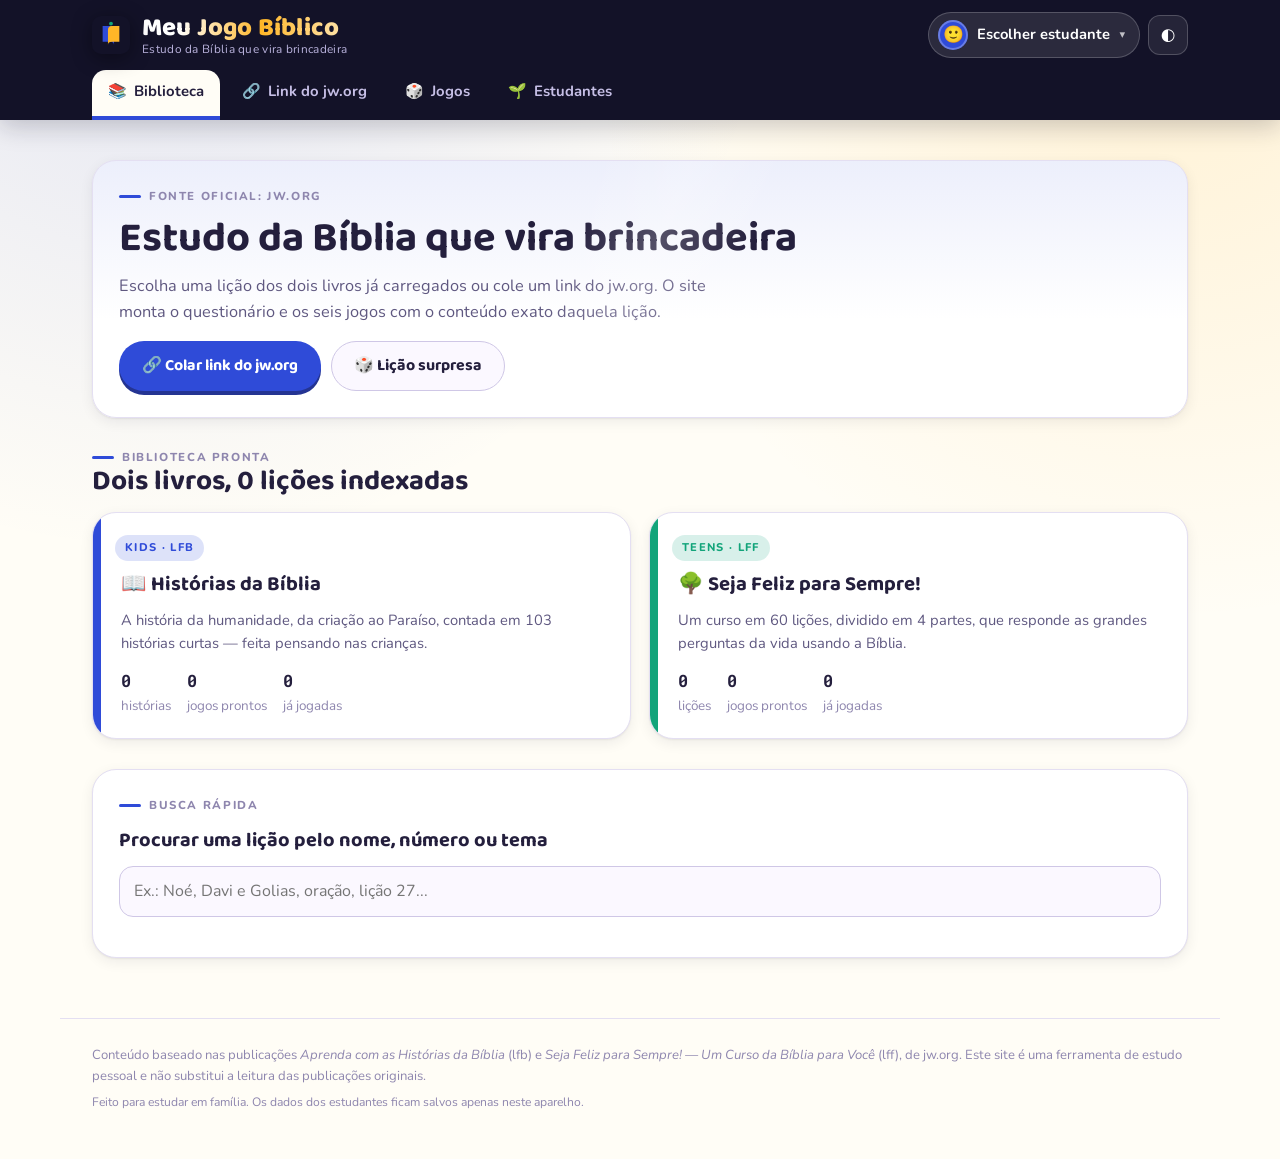
==== index.html @ d0e1716a "Add files via upload" ====
<!DOCTYPE html>
<html lang="pt-BR">
<head>
<meta charset="utf-8">
<meta name="viewport" content="width=device-width, initial-scale=1, viewport-fit=cover">
<title>Meu Jogo Bíblico</title>
<meta name="description" content="Questionários e jogos bíblicos para crianças e adolescentes, gerados a partir das publicações oficiais do jw.org.">
<meta name="theme-color" content="#131228">
<link rel="preconnect" href="https://fonts.googleapis.com">
<link rel="preconnect" href="https://fonts.gstatic.com" crossorigin>
<link rel="stylesheet" href="https://fonts.googleapis.com/css2?family=Baloo+2:wght@500;600;700;800&family=Nunito:ital,wght@0,400;0,600;0,700;0,800;1,400&family=Roboto+Mono:wght@500;700&display=swap">
<link rel="stylesheet" href="assets/css/app.css">
<link rel="icon" href="data:image/svg+xml,%3Csvg xmlns='http://www.w3.org/2000/svg' viewBox='0 0 100 100'%3E%3Crect width='100' height='100' rx='22' fill='%23131228'/%3E%3Cpath d='M28 26h20c6 0 10 4 10 10v40c0-5-4-8-10-8H28z' fill='%232F4BD8'/%3E%3Cpath d='M72 26H52c-6 0-10 4-10 10v40c0-5 4-8 10-8h20z' fill='%23FFB627'/%3E%3C/svg%3E">
</head>
<body>

<a class="skip-link" href="#conteudo">Pular para o conteúdo</a>

<header class="topbar">
  <div class="topbar__in">
    <a class="brand" href="#/" aria-label="Meu Jogo Bíblico — início">
      <span class="brand__glyph" aria-hidden="true">
        <svg viewBox="0 0 100 100" width="38" height="38">
          <rect width="100" height="100" rx="24" fill="var(--leading)"></rect>
          <path d="M28 26h20c6 0 10 4 10 10v40c0-5-4-8-10-8H28z" fill="var(--accent)"></path>
          <path d="M72 26H52c-6 0-10 4-10 10v40c0-5 4-8 10-8h20z" fill="var(--amber)"></path>
          <circle cx="50" cy="20" r="5" fill="var(--emerald)"></circle>
        </svg>
      </span>
      <span class="brand__text">
        <strong>Meu Jogo Bíblico</strong>
        <small>Estudo da Bíblia que vira brincadeira</small>
      </span>
    </a>

    <div class="topbar__right">
      <button class="chip chip--profile" id="btnProfile" type="button" aria-haspopup="dialog">
        <span class="chip__emoji" id="profileEmoji" aria-hidden="true">🙂</span>
        <span class="chip__label" id="profileName">Escolher estudante</span>
        <span class="chip__caret" aria-hidden="true">▾</span>
      </button>
      <button class="icon-btn" id="btnTheme" type="button" title="Alternar claro/escuro" aria-label="Alternar tema claro ou escuro">
        <span data-theme-icon>◐</span>
      </button>
    </div>
  </div>

  <nav class="tabs" aria-label="Seções do site">
    <a class="tab" href="#/biblioteca" data-tab="biblioteca"><span aria-hidden="true">📚</span> Biblioteca</a>
    <a class="tab" href="#/link" data-tab="link"><span aria-hidden="true">🔗</span> Link do jw.org</a>
    <a class="tab" href="#/jogos" data-tab="jogos"><span aria-hidden="true">🎲</span> Jogos</a>
    <a class="tab" href="#/estudantes" data-tab="estudantes"><span aria-hidden="true">🌱</span> Estudantes</a>
  </nav>
</header>

<main id="conteudo" class="view" tabindex="-1"></main>

<footer class="foot">
  <p>Conteúdo baseado nas publicações <em>Aprenda com as Histórias da Bíblia</em> (lfb) e
     <em>Seja Feliz para Sempre! — Um Curso da Bíblia para Você</em> (lff), de jw.org.
     Este site é uma ferramenta de estudo pessoal e não substitui a leitura das publicações originais.</p>
  <p class="foot__mini">Feito para estudar em família. Os dados dos estudantes ficam salvos apenas neste aparelho.</p>
</footer>

<div class="toast-stack" id="toasts" aria-live="polite" aria-atomic="false"></div>

<div class="modal" id="modal" hidden>
  <div class="modal__scrim" data-close></div>
  <div class="modal__box" role="dialog" aria-modal="true" aria-labelledby="modalTitle">
    <div class="modal__head">
      <h2 id="modalTitle">Título</h2>
      <button class="icon-btn" type="button" data-close aria-label="Fechar">✕</button>
    </div>
    <div class="modal__body" id="modalBody"></div>
  </div>
</div>

<script src="assets/js/core.js"></script>
<script src="assets/js/data/lfb-a.js"></script>
<script src="assets/js/data/lfb-b.js"></script>
<script src="assets/js/data/lfb-c.js"></script>
<script src="assets/js/data/lfb-d.js"></script>
<script src="assets/js/data/lff-a.js"></script>
<script src="assets/js/data/lff-b.js"></script>
<script src="assets/js/data/lff-c.js"></script>
<script src="assets/js/data/lff-d.js"></script>
<script src="assets/js/catalog.js"></script>
<script src="assets/js/games.js"></script>
<script src="assets/js/ui.js"></script>
</body>
</html>
---- assets/css/app.css ----
/* ===========================================================
   Meu Jogo Bíblico — identidade "Vitral"
   Painéis de vidro colorido separados por chumbo escuro.
   =========================================================== */

:root{
  /* vidros */
  --cobalt:#2F4BD8;
  --amber:#FFB627;
  --ruby:#E14B54;
  --emerald:#12A47A;
  --violet:#8257E6;
  --teal:#12AFC9;

  /* chumbo e neutros (viés violeta, não cinza puro) */
  --leading:#131228;
  --ink:#241F3D;
  --ink-2:#5F5880;
  --ink-3:#8E86AE;
  --line:#E4DFF2;
  --line-strong:#CFC7E6;

  --paper:#FFFDF6;
  --paper-2:#F6F2FF;
  --panel:#FFFFFF;
  --panel-2:#FBF8FF;

  --accent:#2F4BD8;
  --accent-soft:#E7EBFF;
  --on-accent:#FFFFFF;

  --ok:#12A47A;
  --ok-soft:#DFF6EE;
  --bad:#E14B54;
  --bad-soft:#FDE7E8;
  --warn:#B2740A;
  --warn-soft:#FFF2D6;

  --r-sm:10px;
  --r-md:16px;
  --r-lg:24px;
  --r-xl:34px;

  --shadow-1:0 1px 2px rgba(19,18,40,.06), 0 4px 14px rgba(19,18,40,.07);
  --shadow-2:0 10px 34px rgba(19,18,40,.14);

  --ff-display:"Baloo 2","Trebuchet MS",system-ui,sans-serif;
  --ff-body:"Nunito","Segoe UI",system-ui,-apple-system,sans-serif;
  --ff-mono:"Roboto Mono",ui-monospace,"Cascadia Mono",Consolas,monospace;

  --gutter:clamp(14px,3.5vw,32px);
  --maxw:1160px;
  color-scheme:light;
}

@media (prefers-color-scheme:dark){
  :root:not([data-theme="light"]){
    --leading:#07060F;
    --ink:#EFEAFF;
    --ink-2:#B0A7CE;
    --ink-3:#8C83AC;
    --line:#2C2947;
    --line-strong:#3D3960;
    --paper:#100F1E;
    --paper-2:#171630;
    --panel:#1B1934;
    --panel-2:#211F3D;
    --accent-soft:#232B58;
    --ok-soft:#10382E;
    --bad-soft:#3E1F23;
    --warn-soft:#3A2D10;
    --warn:#FFC760;
    --shadow-1:0 1px 2px rgba(0,0,0,.4), 0 4px 16px rgba(0,0,0,.35);
    --shadow-2:0 14px 40px rgba(0,0,0,.55);
    color-scheme:dark;
  }
}
:root[data-theme="dark"]{
  --leading:#07060F;
  --ink:#EFEAFF;
  --ink-2:#B0A7CE;
  --ink-3:#8C83AC;
  --line:#2C2947;
  --line-strong:#3D3960;
  --paper:#100F1E;
  --paper-2:#171630;
  --panel:#1B1934;
  --panel-2:#211F3D;
  --accent-soft:#232B58;
  --ok-soft:#10382E;
  --bad-soft:#3E1F23;
  --warn-soft:#3A2D10;
  --warn:#FFC760;
  --shadow-1:0 1px 2px rgba(0,0,0,.4), 0 4px 16px rgba(0,0,0,.35);
  --shadow-2:0 14px 40px rgba(0,0,0,.55);
  color-scheme:dark;
}

*,*::before,*::after{box-sizing:border-box}

html{-webkit-text-size-adjust:100%}

body{
  margin:0;
  background:var(--paper);
  color:var(--ink);
  font-family:var(--ff-body);
  font-size:16px;
  line-height:1.6;
  min-height:100vh;
  background-image:
    radial-gradient(circle at 12% -8%, color-mix(in srgb, var(--accent) 14%, transparent), transparent 42%),
    radial-gradient(circle at 92% 4%, color-mix(in srgb, var(--amber) 16%, transparent), transparent 40%);
  background-attachment:fixed;
}

h1,h2,h3,h4{font-family:var(--ff-display);font-weight:700;line-height:1.15;margin:0;text-wrap:balance}
p{margin:0}
a{color:var(--accent)}
img{max-width:100%;display:block}
button,input,select,textarea{font:inherit;color:inherit}

:focus-visible{outline:3px solid var(--accent);outline-offset:3px;border-radius:6px}

.skip-link{position:absolute;left:-9999px;top:0;background:var(--accent);color:var(--on-accent);padding:10px 16px;z-index:99;border-radius:0 0 12px 0}
.skip-link:focus{left:0}

/* ---------- barra superior ---------- */
.topbar{
  position:sticky;top:0;z-index:40;
  background:var(--leading);
  color:#fff;
  box-shadow:0 6px 24px rgba(19,18,40,.22);
}
.topbar__in{
  max-width:var(--maxw);margin-inline:auto;
  padding-inline:var(--gutter);padding-block:12px;
  display:flex;align-items:center;gap:14px;flex-wrap:wrap;
}
.brand{display:flex;align-items:center;gap:12px;text-decoration:none;color:#fff;margin-right:auto}
.brand__glyph{display:grid;place-items:center;filter:drop-shadow(0 4px 10px rgba(0,0,0,.4))}
.brand__glyph svg{display:block}
.brand__text{display:flex;flex-direction:column;line-height:1.1}
.brand__text strong{
  font-family:var(--ff-display);font-size:clamp(1.22rem,4.2vw,1.6rem);font-weight:800;
  letter-spacing:.2px;
  background:linear-gradient(96deg,#FFF 18%,var(--amber) 58%,#FFDE9B 92%);
  -webkit-background-clip:text;background-clip:text;color:transparent;
}
.brand__text small{color:#B9B2DC;font-size:.74rem;letter-spacing:.3px}

.topbar__right{display:flex;align-items:center;gap:8px}

.chip{
  display:inline-flex;align-items:center;gap:9px;
  background:rgba(255,255,255,.1);
  border:1.5px solid rgba(255,255,255,.2);
  color:#fff;border-radius:999px;
  padding:7px 14px 7px 9px;cursor:pointer;
  transition:transform .16s ease, background .16s ease, border-color .16s ease;
  max-width:62vw;
}
.chip:hover{background:rgba(255,255,255,.18);transform:translateY(-1px)}
.chip__emoji{
  width:30px;height:30px;border-radius:50%;display:grid;place-items:center;
  background:var(--accent);font-size:1.05rem;flex:none;
  box-shadow:0 0 0 2px rgba(255,255,255,.28) inset;
}
.chip__label{font-weight:700;font-size:.92rem;white-space:nowrap;overflow:hidden;text-overflow:ellipsis}
.chip__caret{opacity:.7;font-size:.7rem}

.icon-btn{
  width:40px;height:40px;flex:none;display:grid;place-items:center;
  border-radius:12px;border:1.5px solid rgba(255,255,255,.2);
  background:rgba(255,255,255,.08);color:#fff;cursor:pointer;font-size:1.05rem;
  transition:background .16s ease,transform .16s ease;
}
.icon-btn:hover{background:rgba(255,255,255,.2);transform:translateY(-1px)}

/* ---------- abas ---------- */
.tabs{
  max-width:var(--maxw);margin-inline:auto;
  padding-inline:var(--gutter);
  display:flex;gap:6px;overflow-x:auto;scrollbar-width:none;
}
.tabs::-webkit-scrollbar{display:none}
.tab{
  display:inline-flex;align-items:center;gap:7px;white-space:nowrap;
  padding:10px 16px 12px;text-decoration:none;color:#C6BFE6;font-weight:700;font-size:.93rem;
  border-radius:14px 14px 0 0;border-bottom:4px solid transparent;
  transition:color .16s ease,background .16s ease,border-color .16s ease;
}
.tab:hover{color:#fff;background:rgba(255,255,255,.07)}
.tab[aria-current="page"]{color:#fff;background:var(--paper);color:var(--ink);border-bottom-color:var(--accent)}

/* ---------- layout ---------- */
.view{
  max-width:var(--maxw);margin-inline:auto;
  padding-inline:var(--gutter);padding-block:clamp(20px,4vw,40px);
  display:flex;flex-direction:column;gap:clamp(18px,3vw,30px);
  outline:none;
}
.foot{
  max-width:var(--maxw);margin-inline:auto;
  padding-inline:var(--gutter);padding-block:26px 46px;
  color:var(--ink-3);font-size:.82rem;display:flex;flex-direction:column;gap:6px;
  border-top:1px solid var(--line);margin-top:20px;
}
.foot__mini{font-size:.76rem}

.stack{display:flex;flex-direction:column;gap:14px}
.row{display:flex;gap:10px;flex-wrap:wrap;align-items:center}
.grow{flex:1 1 auto;min-width:0}

/* ---------- painel de vitral ---------- */
.panel{
  background:var(--panel);
  border:1.5px solid var(--line);
  border-radius:var(--r-lg);
  box-shadow:var(--shadow-1);
  padding:clamp(16px,2.6vw,26px);
}
.panel--glass{
  position:relative;overflow:hidden;
  background:
    linear-gradient(180deg, color-mix(in srgb,var(--accent) 9%,var(--panel)), var(--panel) 62%);
}
.panel--glass::before{
  content:"";position:absolute;inset:0;pointer-events:none;
  background:linear-gradient(112deg,transparent 42%,color-mix(in srgb,#fff 22%,transparent) 50%,transparent 58%);
}

.section-head{display:flex;align-items:flex-end;justify-content:space-between;gap:14px;flex-wrap:wrap}
.section-head h2{font-size:clamp(1.3rem,3.4vw,1.75rem)}
.eyebrow{
  font-size:.72rem;font-weight:800;letter-spacing:.14em;text-transform:uppercase;
  color:var(--ink-3);display:flex;align-items:center;gap:8px;
}
.eyebrow::before{content:"";width:22px;height:3px;border-radius:2px;background:var(--accent)}

.lead{color:var(--ink-2);font-size:1.02rem;max-width:62ch}
.muted{color:var(--ink-3);font-size:.88rem}

/* ---------- botões ---------- */
.btn{
  display:inline-flex;align-items:center;justify-content:center;gap:8px;
  border-radius:999px;border:1.5px solid transparent;cursor:pointer;
  font-family:var(--ff-display);font-weight:700;font-size:1rem;
  padding:11px 22px;text-decoration:none;
  background:var(--accent);color:var(--on-accent);
  box-shadow:0 4px 0 color-mix(in srgb,var(--accent) 60%, var(--leading));
  transition:transform .12s ease, box-shadow .12s ease, filter .16s ease;
}
.btn:hover{filter:brightness(1.06);transform:translateY(-1px);box-shadow:0 5px 0 color-mix(in srgb,var(--accent) 60%, var(--leading))}
.btn:active{transform:translateY(3px);box-shadow:0 1px 0 color-mix(in srgb,var(--accent) 60%, var(--leading))}
.btn[disabled]{opacity:.5;cursor:not-allowed;transform:none;box-shadow:none}
.btn--ghost{background:var(--panel-2);color:var(--ink);border-color:var(--line-strong);box-shadow:none}
.btn--ghost:hover{background:var(--accent-soft);box-shadow:none;transform:translateY(-1px)}
.btn--sm{padding:7px 15px;font-size:.88rem;box-shadow:none}
.btn--sm:hover,.btn--sm:active{box-shadow:none;transform:translateY(-1px)}
.btn--danger{background:var(--bad);box-shadow:0 4px 0 #9E2C34}
.btn--danger:hover{box-shadow:0 5px 0 #9E2C34}
.btn--block{width:100%}

/* ---------- campos ---------- */
.field{display:flex;flex-direction:column;gap:6px}
.field > label{font-weight:700;font-size:.86rem;color:var(--ink-2)}
.input,.select,.textarea{
  width:100%;background:var(--panel-2);color:var(--ink);
  border:1.5px solid var(--line-strong);border-radius:14px;
  padding:12px 14px;transition:border-color .15s ease, box-shadow .15s ease;
}
.textarea{min-height:104px;resize:vertical;line-height:1.55}
.input:focus,.select:focus,.textarea:focus{
  outline:none;border-color:var(--accent);
  box-shadow:0 0 0 4px color-mix(in srgb,var(--accent) 22%, transparent);
}
.input--invalid{border-color:var(--bad);box-shadow:0 0 0 4px var(--bad-soft)}
.input--valid{border-color:var(--ok);box-shadow:0 0 0 4px var(--ok-soft)}

/* ---------- avisos ---------- */
.note{
  display:flex;gap:11px;align-items:flex-start;
  border-radius:var(--r-md);padding:13px 16px;font-size:.92rem;
  border:1.5px solid var(--line-strong);background:var(--panel-2);
}
.note strong{display:block;font-family:var(--ff-display)}
.note--bad{background:var(--bad-soft);border-color:var(--bad);color:var(--ink)}
.note--ok{background:var(--ok-soft);border-color:var(--ok);color:var(--ink)}
.note--warn{background:var(--warn-soft);border-color:var(--warn);color:var(--ink)}
.note__icon{font-size:1.3rem;line-height:1.2}

/* ---------- cartões de livro ---------- */
.books{display:grid;gap:18px;grid-template-columns:repeat(auto-fit,minmax(272px,1fr))}
.bookcard{
  position:relative;display:flex;flex-direction:column;gap:12px;
  padding:22px;border-radius:var(--r-lg);text-decoration:none;color:var(--ink);
  border:1.5px solid var(--line);background:var(--panel);
  box-shadow:var(--shadow-1);overflow:hidden;
  transition:transform .18s ease, box-shadow .18s ease;
}
.bookcard:hover{transform:translateY(-4px);box-shadow:var(--shadow-2)}
.bookcard__spine{position:absolute;inset:0 auto 0 0;width:8px;background:var(--bc,var(--accent))}
.bookcard__tag{
  align-self:flex-start;font-size:.7rem;font-weight:800;letter-spacing:.12em;text-transform:uppercase;
  background:color-mix(in srgb,var(--bc,var(--accent)) 16%, transparent);
  color:var(--bc,var(--accent));padding:4px 10px;border-radius:999px;
}
.bookcard h3{font-size:1.28rem;padding-left:6px}
.bookcard p{color:var(--ink-2);font-size:.92rem;padding-left:6px}
.bookcard__meta{display:flex;gap:16px;padding-left:6px;margin-top:auto;font-size:.84rem;color:var(--ink-3)}
.bookcard__meta b{font-family:var(--ff-mono);color:var(--ink);font-size:1.05rem;display:block;font-variant-numeric:tabular-nums}

/* ---------- lista de lições ---------- */
.lesson-toolbar{display:flex;gap:10px;flex-wrap:wrap;align-items:center}
.lesson-toolbar .input{max-width:none}
.secblock{display:flex;flex-direction:column;gap:10px}
.secblock__title{
  font-family:var(--ff-display);font-size:.95rem;font-weight:700;color:var(--ink-2);
  display:flex;align-items:center;gap:10px;padding-top:6px;
}
.secblock__title::after{content:"";flex:1;height:1.5px;background:var(--line)}

.lessons{display:grid;gap:10px;grid-template-columns:repeat(auto-fill,minmax(258px,1fr))}
.lesson-item{
  display:flex;align-items:center;gap:12px;text-align:left;
  background:var(--panel);border:1.5px solid var(--line);border-radius:var(--r-md);
  padding:11px 13px;cursor:pointer;text-decoration:none;color:inherit;
  transition:border-color .15s ease, transform .15s ease, background .15s ease;
}
.lesson-item:hover{border-color:var(--accent);transform:translateX(3px);background:var(--panel-2)}
.lesson-item__n{
  flex:none;width:38px;height:38px;border-radius:12px;display:grid;place-items:center;
  font-family:var(--ff-mono);font-weight:700;font-size:.95rem;font-variant-numeric:tabular-nums;
  background:var(--accent-soft);color:var(--accent);
}
.lesson-item__t{font-weight:700;font-size:.94rem;line-height:1.3}
.lesson-item__sub{font-size:.76rem;color:var(--ink-3)}
.lesson-item__done{margin-left:auto;font-size:.95rem}

/* ---------- cabeçalho da lição ---------- */
.lesson-hero{
  position:relative;overflow:hidden;
  border-radius:var(--r-xl);padding:clamp(20px,4vw,34px);
  background:linear-gradient(135deg,var(--leading),color-mix(in srgb,var(--accent) 60%, var(--leading)));
  color:#fff;display:flex;flex-direction:column;gap:14px;
}
.lesson-hero::after{
  content:"";position:absolute;right:-40px;top:-60px;width:250px;height:250px;border-radius:50%;
  background:radial-gradient(circle,color-mix(in srgb,var(--amber) 55%,transparent),transparent 68%);
  pointer-events:none;
}
.lesson-hero .eyebrow{color:#CFC7F5;position:relative;z-index:1}
.lesson-hero .eyebrow::before{background:var(--amber)}
.lesson-hero h1{font-size:clamp(1.55rem,5.2vw,2.5rem);position:relative;z-index:1}
.lesson-hero p{color:#D8D2F2;position:relative;z-index:1;max-width:62ch}
.hero-tags{display:flex;gap:8px;flex-wrap:wrap;position:relative;z-index:1}
.hero-tag{
  display:inline-flex;align-items:center;gap:6px;
  background:rgba(255,255,255,.14);border:1.5px solid rgba(255,255,255,.22);
  border-radius:999px;padding:5px 13px;font-size:.82rem;font-weight:700;color:#fff;text-decoration:none;
}
a.hero-tag:hover{background:rgba(255,255,255,.26)}

/* ---------- grade de jogos ---------- */
.games{display:grid;gap:14px;grid-template-columns:repeat(auto-fill,minmax(224px,1fr))}
.gamecard{
  display:flex;flex-direction:column;gap:8px;align-items:flex-start;text-align:left;
  padding:18px;border-radius:var(--r-lg);cursor:pointer;
  border:1.5px solid var(--line);background:var(--panel);box-shadow:var(--shadow-1);
  transition:transform .18s ease, box-shadow .18s ease, border-color .18s ease;
  position:relative;overflow:hidden;
}
.gamecard:hover{transform:translateY(-4px) rotate(-.5deg);box-shadow:var(--shadow-2);border-color:var(--gc)}
.gamecard__ico{
  width:52px;height:52px;border-radius:17px;display:grid;place-items:center;font-size:1.6rem;
  background:color-mix(in srgb,var(--gc) 18%, transparent);
}
.gamecard h3{font-size:1.06rem}
.gamecard p{font-size:.84rem;color:var(--ink-2);line-height:1.45}
.gamecard__foot{margin-top:auto;padding-top:10px;display:flex;align-items:center;gap:8px;font-size:.78rem;color:var(--ink-3)}
.gamecard__score{
  font-family:var(--ff-mono);font-weight:700;color:var(--gc);font-variant-numeric:tabular-nums;
}

/* ---------- área de jogo ---------- */
.play{display:flex;flex-direction:column;gap:16px}
.playbar{
  display:flex;align-items:center;gap:12px;flex-wrap:wrap;
  background:var(--panel);border:1.5px solid var(--line);border-radius:999px;padding:8px 8px 8px 16px;
  box-shadow:var(--shadow-1);
}
.playbar__title{font-family:var(--ff-display);font-weight:700;font-size:1rem;display:flex;align-items:center;gap:8px}
.playbar__stats{margin-left:auto;display:flex;gap:6px;align-items:center;flex-wrap:wrap}
.stat{
  display:inline-flex;align-items:baseline;gap:5px;background:var(--panel-2);
  border:1.5px solid var(--line);border-radius:999px;padding:4px 12px;font-size:.78rem;color:var(--ink-3);
}
.stat b{font-family:var(--ff-mono);font-size:.95rem;color:var(--ink);font-variant-numeric:tabular-nums}

.progressbar{height:9px;border-radius:999px;background:var(--line);overflow:hidden}
.progressbar > i{display:block;height:100%;background:linear-gradient(90deg,var(--accent),var(--amber));transition:width .35s cubic-bezier(.3,1.4,.5,1)}

.qcard{
  background:var(--panel);border:1.5px solid var(--line);border-radius:var(--r-lg);
  padding:clamp(18px,3vw,28px);box-shadow:var(--shadow-1);
  display:flex;flex-direction:column;gap:16px;
  animation:cardIn .32s cubic-bezier(.2,.9,.3,1.2) both;
}
@keyframes cardIn{from{opacity:0;transform:translateY(14px) scale(.985)}to{opacity:1;transform:none}}
.qcard__q{font-family:var(--ff-display);font-size:clamp(1.14rem,3.2vw,1.45rem);font-weight:700;line-height:1.28}
.qcard__n{font-size:.76rem;font-weight:800;letter-spacing:.1em;text-transform:uppercase;color:var(--ink-3)}

.options{display:grid;gap:10px}
.option{
  display:flex;align-items:center;gap:12px;text-align:left;width:100%;
  background:var(--panel-2);border:2px solid var(--line-strong);border-radius:var(--r-md);
  padding:13px 16px;cursor:pointer;font-size:1rem;font-weight:600;
  transition:border-color .15s ease, background .15s ease, transform .12s ease;
}
.option:hover:not(:disabled){border-color:var(--accent);transform:translateX(3px)}
.option:disabled{cursor:default}
.option__k{
  flex:none;width:30px;height:30px;border-radius:9px;display:grid;place-items:center;
  font-family:var(--ff-mono);font-weight:700;background:var(--panel);border:1.5px solid var(--line-strong);
}
.option.is-right{border-color:var(--ok);background:var(--ok-soft)}
.option.is-right .option__k{background:var(--ok);color:#fff;border-color:var(--ok)}
.option.is-wrong{border-color:var(--bad);background:var(--bad-soft)}
.option.is-wrong .option__k{background:var(--bad);color:#fff;border-color:var(--bad)}

.feedback{
  border-radius:var(--r-md);padding:12px 16px;font-weight:600;font-size:.94rem;
  animation:popIn .28s cubic-bezier(.2,1.5,.4,1) both;
}
.feedback--ok{background:var(--ok-soft);border:1.5px solid var(--ok)}
.feedback--bad{background:var(--bad-soft);border:1.5px solid var(--bad)}
@keyframes popIn{from{opacity:0;transform:scale(.94)}to{opacity:1;transform:none}}

/* ---------- verdadeiro ou falso ---------- */
.tf-actions{display:grid;grid-template-columns:1fr 1fr;gap:12px}
.tf-btn{
  display:flex;flex-direction:column;align-items:center;gap:4px;
  padding:20px 12px;border-radius:var(--r-lg);cursor:pointer;
  font-family:var(--ff-display);font-weight:800;font-size:1.12rem;border:2.5px solid;
  transition:transform .12s ease, filter .15s ease;
}
.tf-btn span{font-size:1.9rem;line-height:1}
.tf-btn:hover:not(:disabled){transform:translateY(-3px) scale(1.02)}
.tf-btn:disabled{opacity:.45;cursor:default}
.tf-true{border-color:var(--ok);background:var(--ok-soft);color:var(--ok)}
.tf-false{border-color:var(--bad);background:var(--bad-soft);color:var(--bad)}

/* ---------- balões ---------- */
.balloon-arena{
  position:relative;height:clamp(340px,54vh,520px);border-radius:var(--r-xl);overflow:hidden;
  background:linear-gradient(180deg,color-mix(in srgb,var(--accent) 22%,var(--panel)),var(--panel-2));
  border:1.5px solid var(--line);
}
.balloon{
  position:absolute;width:88px;border:0;background:none;padding:0;cursor:pointer;
  animation:floatUp linear forwards;
}
.balloon__body{
  width:88px;height:106px;border-radius:50% 50% 46% 46%;
  display:grid;place-items:center;font-size:1.9rem;color:#fff;
  box-shadow:inset -10px -12px 22px rgba(0,0,0,.18), inset 12px 10px 20px rgba(255,255,255,.35);
  position:relative;
}
.balloon__body::after{
  content:"";position:absolute;bottom:-9px;left:50%;transform:translateX(-50%);
  border-left:7px solid transparent;border-right:7px solid transparent;border-top:11px solid currentColor;
  opacity:.75;
}
.balloon__txt{
  display:block;margin-top:12px;font-size:.78rem;font-weight:800;text-align:center;
  background:var(--panel);border:1.5px solid var(--line-strong);border-radius:9px;padding:3px 6px;
  color:var(--ink);max-width:124px;margin-inline:auto;line-height:1.25;
  word-break:break-word;
}
.balloon:hover .balloon__body{filter:brightness(1.08)}
.balloon.is-pop{animation:pop .3s ease forwards}
@keyframes floatUp{from{transform:translateY(112%)}to{transform:translateY(-135%)}}
@keyframes pop{to{transform:scale(1.7);opacity:0}}
@media (prefers-reduced-motion:reduce){
  .balloon{animation-duration:14s !important}
}

/* ---------- caça-palavras ---------- */
.ws-wrap{display:grid;gap:18px;grid-template-columns:minmax(0,1fr)}
@media (min-width:760px){.ws-wrap{grid-template-columns:minmax(0,1fr) 210px}}
.ws-grid{
  display:grid;gap:3px;user-select:none;touch-action:none;
  background:var(--panel);border:1.5px solid var(--line);border-radius:var(--r-md);padding:8px;
  overflow-x:auto;
}
.ws-cell{
  aspect-ratio:1;display:grid;place-items:center;border-radius:7px;
  font-family:var(--ff-mono);font-weight:700;background:var(--panel-2);
  font-size:clamp(.62rem,2.1vw,1rem);cursor:pointer;color:var(--ink);
  transition:background .12s ease,color .12s ease,transform .12s ease;
}
.ws-cell.is-sel{background:var(--accent);color:var(--on-accent);transform:scale(1.06)}
.ws-cell.is-found{background:var(--ok);color:#fff}
.ws-words{display:flex;flex-direction:column;gap:6px}
.ws-word{
  display:flex;align-items:center;gap:8px;font-weight:700;font-size:.88rem;
  padding:7px 11px;border-radius:10px;background:var(--panel-2);border:1.5px solid var(--line);
}
.ws-word.is-found{text-decoration:line-through;opacity:.55;background:var(--ok-soft);border-color:var(--ok)}

/* ---------- forca ---------- */
.hang{display:grid;gap:18px;justify-items:center}
.hang svg{width:min(260px,72vw);height:auto}
.hang__word{display:flex;gap:7px;flex-wrap:wrap;justify-content:center}
.hang__ltr{
  width:36px;height:46px;display:grid;place-items:center;
  border-bottom:4px solid var(--line-strong);font-family:var(--ff-display);font-size:1.5rem;font-weight:800;
}
.hang__ltr.is-on{color:var(--accent);animation:popIn .22s ease both}
.hang__ltr.is-space{border:0;width:16px}
.keys{display:flex;flex-wrap:wrap;gap:6px;justify-content:center;max-width:520px}
.key{
  width:38px;height:42px;border-radius:10px;border:1.5px solid var(--line-strong);
  background:var(--panel-2);font-family:var(--ff-display);font-weight:700;font-size:1.02rem;cursor:pointer;
  transition:transform .12s ease,background .12s ease;
}
.key:hover:not(:disabled){transform:translateY(-2px);background:var(--accent-soft)}
.key:disabled{opacity:.34;cursor:default}
.key.is-hit{background:var(--ok);color:#fff;border-color:var(--ok);opacity:1}
.key.is-miss{background:var(--bad);color:#fff;border-color:var(--bad);opacity:1}

/* ---------- memória ---------- */
.mem-grid{display:grid;gap:10px;grid-template-columns:repeat(auto-fill,minmax(112px,1fr))}
.mem-card{
  aspect-ratio:3/4;perspective:900px;border:0;background:none;padding:0;cursor:pointer;
}
.mem-card__in{
  position:relative;width:100%;height:100%;transform-style:preserve-3d;
  transition:transform .45s cubic-bezier(.3,1.1,.4,1);border-radius:var(--r-md);
}
.mem-card.is-open .mem-card__in,.mem-card.is-done .mem-card__in{transform:rotateY(180deg)}
.mem-face{
  position:absolute;inset:0;backface-visibility:hidden;border-radius:var(--r-md);
  display:grid;place-items:center;padding:9px;text-align:center;
  font-weight:700;font-size:.82rem;line-height:1.24;overflow:hidden;
}
.mem-back{
  background:linear-gradient(140deg,var(--accent),color-mix(in srgb,var(--accent) 45%,var(--leading)));
  color:#fff;font-size:1.7rem;
}
.mem-front{
  transform:rotateY(180deg);background:var(--panel);border:2px solid var(--line-strong);color:var(--ink);
}
.mem-front img{width:100%;height:100%;object-fit:cover;border-radius:10px}
.mem-card.is-done .mem-front{border-color:var(--ok);background:var(--ok-soft)}

/* ---------- dissertativas ---------- */
.ess-hits{display:flex;flex-wrap:wrap;gap:6px}
.pill{
  display:inline-flex;align-items:center;gap:5px;border-radius:999px;padding:4px 11px;
  font-size:.79rem;font-weight:700;background:var(--panel-2);border:1.5px solid var(--line);
}
.pill--ok{background:var(--ok-soft);border-color:var(--ok)}
.pill--miss{background:var(--warn-soft);border-color:var(--warn)}

/* ---------- resultado ---------- */
.result{
  text-align:center;display:flex;flex-direction:column;align-items:center;gap:14px;
  padding:clamp(22px,5vw,40px);
}
.result__emoji{font-size:clamp(3.2rem,12vw,5rem);animation:cheer 1.1s ease-in-out infinite alternate}
@keyframes cheer{from{transform:translateY(0) rotate(-5deg)}to{transform:translateY(-12px) rotate(5deg)}}
@media (prefers-reduced-motion:reduce){.result__emoji{animation:none}}
.result h2{font-size:clamp(1.5rem,5vw,2.2rem);color:var(--accent)}
.result__score{font-family:var(--ff-mono);font-size:clamp(2.2rem,8vw,3.4rem);font-weight:700;font-variant-numeric:tabular-nums}
.stars{font-size:1.9rem;letter-spacing:5px}

/* ---------- estudantes ---------- */
.students{display:grid;gap:14px;grid-template-columns:repeat(auto-fill,minmax(230px,1fr))}
.student{
  position:relative;border-radius:var(--r-lg);padding:18px;
  border:2px solid var(--line);background:var(--panel);box-shadow:var(--shadow-1);
  display:flex;flex-direction:column;gap:9px;
  transition:transform .16s ease,border-color .16s ease;
}
.student:hover{transform:translateY(-3px)}
.student.is-active{border-color:var(--sc);box-shadow:0 0 0 4px color-mix(in srgb,var(--sc) 20%,transparent)}
.student__av{
  width:62px;height:62px;border-radius:20px;display:grid;place-items:center;font-size:2rem;
  background:color-mix(in srgb,var(--sc) 22%,transparent);border:2px solid var(--sc);
}
.student__name{font-family:var(--ff-display);font-size:1.18rem;font-weight:700}
.student__meta{font-size:.82rem;color:var(--ink-3)}
.student__badge{
  position:absolute;top:14px;right:14px;font-size:.68rem;font-weight:800;letter-spacing:.09em;
  text-transform:uppercase;background:var(--sc);color:#fff;border-radius:999px;padding:3px 10px;
}
.student__acts{display:flex;gap:7px;margin-top:auto;padding-top:10px;flex-wrap:wrap}

.swatches{display:flex;gap:9px;flex-wrap:wrap}
.swatch{
  width:40px;height:40px;border-radius:13px;cursor:pointer;border:3px solid transparent;
  transition:transform .14s ease;
}
.swatch:hover{transform:scale(1.1)}
.swatch[aria-pressed="true"]{border-color:var(--ink);transform:scale(1.12)}
.emoji-pick{display:flex;gap:7px;flex-wrap:wrap}
.emoji-opt{
  width:44px;height:44px;border-radius:13px;font-size:1.4rem;cursor:pointer;
  background:var(--panel-2);border:2px solid var(--line);transition:transform .14s ease;
}
.emoji-opt:hover{transform:scale(1.1)}
.emoji-opt[aria-pressed="true"]{border-color:var(--accent);background:var(--accent-soft);transform:scale(1.12)}

/* ---------- editor (game maker) ---------- */
.editor-tabs{display:flex;gap:6px;flex-wrap:wrap}
.etab{
  padding:8px 15px;border-radius:999px;border:1.5px solid var(--line-strong);background:var(--panel-2);
  font-weight:700;font-size:.87rem;cursor:pointer;transition:all .15s ease;
}
.etab[aria-pressed="true"]{background:var(--accent);color:var(--on-accent);border-color:var(--accent)}
.erow{
  display:flex;flex-direction:column;gap:9px;padding:14px;border-radius:var(--r-md);
  border:1.5px solid var(--line);background:var(--panel-2);
}
.erow__head{display:flex;align-items:center;gap:10px}
.erow__n{
  font-family:var(--ff-mono);font-weight:700;font-size:.8rem;color:var(--ink-3);
  background:var(--panel);border:1.5px solid var(--line);border-radius:8px;padding:2px 9px;
}
.erow__grid{display:grid;gap:8px;grid-template-columns:repeat(auto-fit,minmax(170px,1fr))}
.opt-line{display:flex;align-items:center;gap:8px}
.opt-line input[type="radio"]{width:20px;height:20px;accent-color:var(--ok);flex:none}

/* ---------- toasts ---------- */
.toast-stack{position:fixed;left:50%;bottom:20px;transform:translateX(-50%);z-index:60;display:flex;flex-direction:column;gap:8px;width:min(420px,92vw)}
.toast{
  background:var(--leading);color:#fff;border-radius:16px;padding:12px 18px;
  box-shadow:var(--shadow-2);font-weight:600;font-size:.92rem;
  display:flex;gap:10px;align-items:center;animation:toastIn .3s cubic-bezier(.2,1.3,.4,1) both;
}
.toast--ok{background:var(--emerald)}
.toast--bad{background:var(--ruby)}
@keyframes toastIn{from{opacity:0;transform:translateY(18px)}to{opacity:1;transform:none}}

/* ---------- modal ---------- */
.modal{position:fixed;inset:0;z-index:70;display:grid;place-items:center;padding:16px}
.modal[hidden]{display:none}
.modal__scrim{position:absolute;inset:0;background:rgba(12,10,26,.62);backdrop-filter:blur(3px)}
.modal__box{
  position:relative;width:min(640px,100%);max-height:88vh;overflow:auto;
  background:var(--panel);border-radius:var(--r-xl);box-shadow:var(--shadow-2);
  border:1.5px solid var(--line);animation:cardIn .3s cubic-bezier(.2,.9,.3,1.2) both;
}
.modal__head{
  display:flex;align-items:center;justify-content:space-between;gap:12px;
  padding:18px 20px;border-bottom:1.5px solid var(--line);position:sticky;top:0;background:var(--panel);z-index:1;
}
.modal__head h2{font-size:1.2rem}
.modal__head .icon-btn{background:var(--panel-2);border-color:var(--line-strong);color:var(--ink)}
.modal__head .icon-btn:hover{background:var(--line)}
.modal__body{padding:20px;display:flex;flex-direction:column;gap:14px}

/* confete */
.confetti{position:fixed;inset:0;pointer-events:none;z-index:65}
.confetti i{
  position:absolute;width:10px;height:14px;border-radius:2px;
  animation:fall linear forwards;
}
@keyframes fall{
  from{transform:translateY(-12vh) rotate(0deg);opacity:1}
  to{transform:translateY(108vh) rotate(760deg);opacity:0}
}
@media (prefers-reduced-motion:reduce){.confetti{display:none}}

/* ---------- utilidades ---------- */
.empty{
  text-align:center;padding:38px 20px;color:var(--ink-3);
  border:2px dashed var(--line-strong);border-radius:var(--r-lg);
}
.empty__emoji{font-size:2.6rem;display:block;margin-bottom:8px}

@media (max-width:560px){
  .brand__text small{display:none}
  .chip__label{max-width:112px}
  .tf-actions{grid-template-columns:1fr}
  .hang__ltr{width:30px;height:40px;font-size:1.25rem}
  .key{width:34px;height:40px}
}
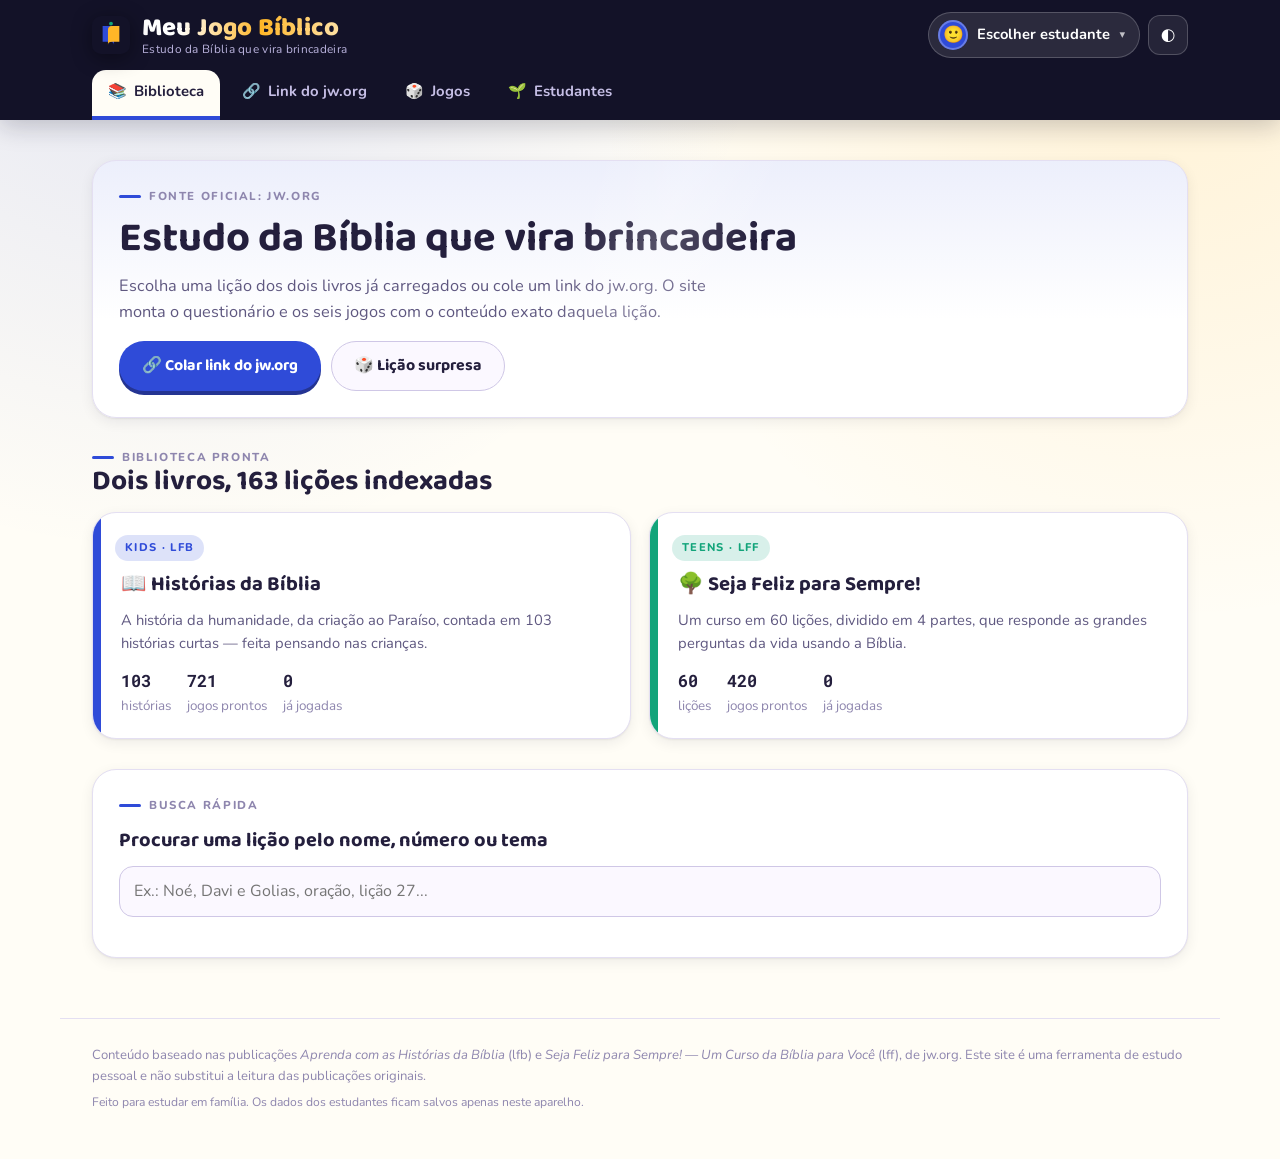
==== commit 4c39c555: "Add files via upload" ====
--- a/index.html
+++ b/index.html
@@ -9,7 +9,7 @@
 <link rel="preconnect" href="https://fonts.googleapis.com">
 <link rel="preconnect" href="https://fonts.gstatic.com" crossorigin>
 <link rel="stylesheet" href="https://fonts.googleapis.com/css2?family=Baloo+2:wght@500;600;700;800&family=Nunito:ital,wght@0,400;0,600;0,700;0,800;1,400&family=Roboto+Mono:wght@500;700&display=swap">
-<link rel="stylesheet" href="assets/css/app.css">
+<link rel="stylesheet" href="assets/css/app.css?v=1">
 <link rel="icon" href="data:image/svg+xml,%3Csvg xmlns='http://www.w3.org/2000/svg' viewBox='0 0 100 100'%3E%3Crect width='100' height='100' rx='22' fill='%23131228'/%3E%3Cpath d='M28 26h20c6 0 10 4 10 10v40c0-5-4-8-10-8H28z' fill='%232F4BD8'/%3E%3Cpath d='M72 26H52c-6 0-10 4-10 10v40c0-5 4-8 10-8h20z' fill='%23FFB627'/%3E%3C/svg%3E">
 </head>
 <body>
@@ -75,17 +75,17 @@
   </div>
 </div>
 
-<script src="assets/js/core.js"></script>
-<script src="assets/js/data/lfb-a.js"></script>
-<script src="assets/js/data/lfb-b.js"></script>
-<script src="assets/js/data/lfb-c.js"></script>
-<script src="assets/js/data/lfb-d.js"></script>
-<script src="assets/js/data/lff-a.js"></script>
-<script src="assets/js/data/lff-b.js"></script>
-<script src="assets/js/data/lff-c.js"></script>
-<script src="assets/js/data/lff-d.js"></script>
-<script src="assets/js/catalog.js"></script>
-<script src="assets/js/games.js"></script>
-<script src="assets/js/ui.js"></script>
+<script src="assets/js/core.js?v=1"></script>
+<script src="assets/js/catalog.js?v=1"></script>
+<script src="assets/js/data/lfb-a.js?v=1"></script>
+<script src="assets/js/data/lfb-b.js?v=1"></script>
+<script src="assets/js/data/lfb-c.js?v=1"></script>
+<script src="assets/js/data/lfb-d.js?v=1"></script>
+<script src="assets/js/data/lff-a.js?v=1"></script>
+<script src="assets/js/data/lff-b.js?v=1"></script>
+<script src="assets/js/data/lff-c.js?v=1"></script>
+<script src="assets/js/data/lff-d.js?v=1"></script>
+<script src="assets/js/games.js?v=1"></script>
+<script src="assets/js/ui.js?v=1"></script>
 </body>
 </html>
--- a/assets/css/app.css
+++ b/assets/css/app.css
@@ -511,7 +511,7 @@
 
 /* ---------- forca ---------- */
 .hang{display:grid;gap:18px;justify-items:center}
-.hang svg{width:min(260px,72vw);height:auto}
+.hang svg{width:min(190px,54vw);height:auto}
 .hang__word{display:flex;gap:7px;flex-wrap:wrap;justify-content:center}
 .hang__ltr{
   width:36px;height:46px;display:grid;place-items:center;
@@ -533,27 +533,32 @@
 /* ---------- memória ---------- */
 .mem-grid{display:grid;gap:10px;grid-template-columns:repeat(auto-fill,minmax(112px,1fr))}
 .mem-card{
-  aspect-ratio:3/4;perspective:900px;border:0;background:none;padding:0;cursor:pointer;
+  display:block;width:100%;aspect-ratio:3/4;perspective:900px;
+  border:0;background:none;padding:0;cursor:pointer;
 }
 .mem-card__in{
-  position:relative;width:100%;height:100%;transform-style:preserve-3d;
-  transition:transform .45s cubic-bezier(.3,1.1,.4,1);border-radius:var(--r-md);
-}
-.mem-card.is-open .mem-card__in,.mem-card.is-done .mem-card__in{transform:rotateY(180deg)}
+  display:block;position:relative;width:100%;height:100%;border-radius:var(--r-md);
+  transition:transform .25s cubic-bezier(.3,1.4,.5,1);
+}
+.mem-card.is-open .mem-card__in,.mem-card.is-done .mem-card__in{transform:scale(1.04)}
 .mem-face{
-  position:absolute;inset:0;backface-visibility:hidden;border-radius:var(--r-md);
+  position:absolute;inset:0;border-radius:var(--r-md);
   display:grid;place-items:center;padding:9px;text-align:center;
   font-weight:700;font-size:.82rem;line-height:1.24;overflow:hidden;
+  transition:opacity .22s ease;
 }
 .mem-back{
   background:linear-gradient(140deg,var(--accent),color-mix(in srgb,var(--accent) 45%,var(--leading)));
-  color:#fff;font-size:1.7rem;
+  color:#fff;font-size:1.7rem;opacity:1;
 }
 .mem-front{
-  transform:rotateY(180deg);background:var(--panel);border:2px solid var(--line-strong);color:var(--ink);
-}
+  background:var(--panel);border:2px solid var(--line-strong);color:var(--ink);opacity:0;
+}
+.mem-card.is-open .mem-back,.mem-card.is-done .mem-back{opacity:0}
+.mem-card.is-open .mem-front,.mem-card.is-done .mem-front{opacity:1}
 .mem-front img{width:100%;height:100%;object-fit:cover;border-radius:10px}
 .mem-card.is-done .mem-front{border-color:var(--ok);background:var(--ok-soft)}
+.mem-card.is-done{animation:popIn .3s ease}
 
 /* ---------- dissertativas ---------- */
 .ess-hits{display:flex;flex-wrap:wrap;gap:6px}
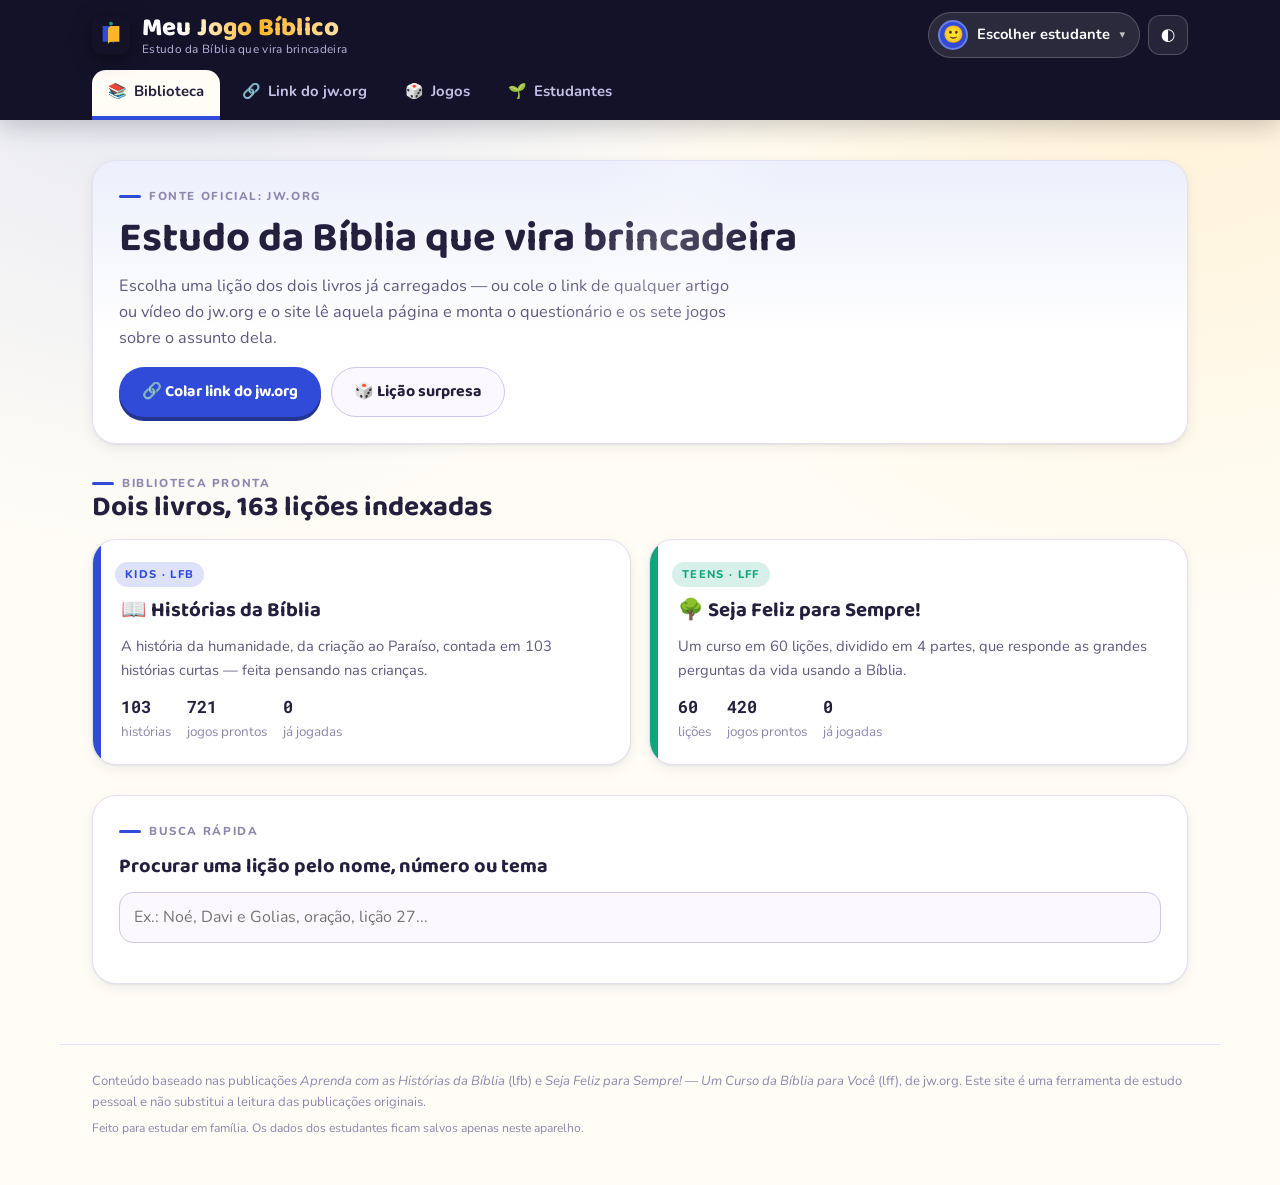
==== commit e359a8d5: "Add files via upload" ====
--- a/index.html
+++ b/index.html
@@ -1,91 +1,92 @@
-<!DOCTYPE html>
-<html lang="pt-BR">
-<head>
-<meta charset="utf-8">
-<meta name="viewport" content="width=device-width, initial-scale=1, viewport-fit=cover">
-<title>Meu Jogo Bíblico</title>
-<meta name="description" content="Questionários e jogos bíblicos para crianças e adolescentes, gerados a partir das publicações oficiais do jw.org.">
-<meta name="theme-color" content="#131228">
-<link rel="preconnect" href="https://fonts.googleapis.com">
-<link rel="preconnect" href="https://fonts.gstatic.com" crossorigin>
-<link rel="stylesheet" href="https://fonts.googleapis.com/css2?family=Baloo+2:wght@500;600;700;800&family=Nunito:ital,wght@0,400;0,600;0,700;0,800;1,400&family=Roboto+Mono:wght@500;700&display=swap">
-<link rel="stylesheet" href="assets/css/app.css?v=1">
-<link rel="icon" href="data:image/svg+xml,%3Csvg xmlns='http://www.w3.org/2000/svg' viewBox='0 0 100 100'%3E%3Crect width='100' height='100' rx='22' fill='%23131228'/%3E%3Cpath d='M28 26h20c6 0 10 4 10 10v40c0-5-4-8-10-8H28z' fill='%232F4BD8'/%3E%3Cpath d='M72 26H52c-6 0-10 4-10 10v40c0-5 4-8 10-8h20z' fill='%23FFB627'/%3E%3C/svg%3E">
-</head>
-<body>
-
-<a class="skip-link" href="#conteudo">Pular para o conteúdo</a>
-
-<header class="topbar">
-  <div class="topbar__in">
-    <a class="brand" href="#/" aria-label="Meu Jogo Bíblico — início">
-      <span class="brand__glyph" aria-hidden="true">
-        <svg viewBox="0 0 100 100" width="38" height="38">
-          <rect width="100" height="100" rx="24" fill="var(--leading)"></rect>
-          <path d="M28 26h20c6 0 10 4 10 10v40c0-5-4-8-10-8H28z" fill="var(--accent)"></path>
-          <path d="M72 26H52c-6 0-10 4-10 10v40c0-5 4-8 10-8h20z" fill="var(--amber)"></path>
-          <circle cx="50" cy="20" r="5" fill="var(--emerald)"></circle>
-        </svg>
-      </span>
-      <span class="brand__text">
-        <strong>Meu Jogo Bíblico</strong>
-        <small>Estudo da Bíblia que vira brincadeira</small>
-      </span>
-    </a>
-
-    <div class="topbar__right">
-      <button class="chip chip--profile" id="btnProfile" type="button" aria-haspopup="dialog">
-        <span class="chip__emoji" id="profileEmoji" aria-hidden="true">🙂</span>
-        <span class="chip__label" id="profileName">Escolher estudante</span>
-        <span class="chip__caret" aria-hidden="true">▾</span>
-      </button>
-      <button class="icon-btn" id="btnTheme" type="button" title="Alternar claro/escuro" aria-label="Alternar tema claro ou escuro">
-        <span data-theme-icon>◐</span>
-      </button>
-    </div>
-  </div>
-
-  <nav class="tabs" aria-label="Seções do site">
-    <a class="tab" href="#/biblioteca" data-tab="biblioteca"><span aria-hidden="true">📚</span> Biblioteca</a>
-    <a class="tab" href="#/link" data-tab="link"><span aria-hidden="true">🔗</span> Link do jw.org</a>
-    <a class="tab" href="#/jogos" data-tab="jogos"><span aria-hidden="true">🎲</span> Jogos</a>
-    <a class="tab" href="#/estudantes" data-tab="estudantes"><span aria-hidden="true">🌱</span> Estudantes</a>
-  </nav>
-</header>
-
-<main id="conteudo" class="view" tabindex="-1"></main>
-
-<footer class="foot">
-  <p>Conteúdo baseado nas publicações <em>Aprenda com as Histórias da Bíblia</em> (lfb) e
-     <em>Seja Feliz para Sempre! — Um Curso da Bíblia para Você</em> (lff), de jw.org.
-     Este site é uma ferramenta de estudo pessoal e não substitui a leitura das publicações originais.</p>
-  <p class="foot__mini">Feito para estudar em família. Os dados dos estudantes ficam salvos apenas neste aparelho.</p>
-</footer>
-
-<div class="toast-stack" id="toasts" aria-live="polite" aria-atomic="false"></div>
-
-<div class="modal" id="modal" hidden>
-  <div class="modal__scrim" data-close></div>
-  <div class="modal__box" role="dialog" aria-modal="true" aria-labelledby="modalTitle">
-    <div class="modal__head">
-      <h2 id="modalTitle">Título</h2>
-      <button class="icon-btn" type="button" data-close aria-label="Fechar">✕</button>
-    </div>
-    <div class="modal__body" id="modalBody"></div>
-  </div>
-</div>
-
-<script src="assets/js/core.js?v=1"></script>
-<script src="assets/js/catalog.js?v=1"></script>
-<script src="assets/js/data/lfb-a.js?v=1"></script>
-<script src="assets/js/data/lfb-b.js?v=1"></script>
-<script src="assets/js/data/lfb-c.js?v=1"></script>
-<script src="assets/js/data/lfb-d.js?v=1"></script>
-<script src="assets/js/data/lff-a.js?v=1"></script>
-<script src="assets/js/data/lff-b.js?v=1"></script>
-<script src="assets/js/data/lff-c.js?v=1"></script>
-<script src="assets/js/data/lff-d.js?v=1"></script>
-<script src="assets/js/games.js?v=1"></script>
-<script src="assets/js/ui.js?v=1"></script>
-</body>
-</html>
+<!DOCTYPE html>
+<html lang="pt-BR">
+<head>
+<meta charset="utf-8">
+<meta name="viewport" content="width=device-width, initial-scale=1, viewport-fit=cover">
+<title>Meu Jogo Bíblico</title>
+<meta name="description" content="Questionários e jogos bíblicos para crianças e adolescentes, gerados a partir das publicações oficiais do jw.org.">
+<meta name="theme-color" content="#131228">
+<link rel="preconnect" href="https://fonts.googleapis.com">
+<link rel="preconnect" href="https://fonts.gstatic.com" crossorigin>
+<link rel="stylesheet" href="https://fonts.googleapis.com/css2?family=Baloo+2:wght@500;600;700;800&family=Nunito:ital,wght@0,400;0,600;0,700;0,800;1,400&family=Roboto+Mono:wght@500;700&display=swap">
+<link rel="stylesheet" href="assets/css/app.css?v=2">
+<link rel="icon" href="data:image/svg+xml,%3Csvg xmlns='http://www.w3.org/2000/svg' viewBox='0 0 100 100'%3E%3Crect width='100' height='100' rx='22' fill='%23131228'/%3E%3Cpath d='M28 26h20c6 0 10 4 10 10v40c0-5-4-8-10-8H28z' fill='%232F4BD8'/%3E%3Cpath d='M72 26H52c-6 0-10 4-10 10v40c0-5 4-8 10-8h20z' fill='%23FFB627'/%3E%3C/svg%3E">
+</head>
+<body>
+
+<a class="skip-link" href="#conteudo">Pular para o conteúdo</a>
+
+<header class="topbar">
+  <div class="topbar__in">
+    <a class="brand" href="#/" aria-label="Meu Jogo Bíblico — início">
+      <span class="brand__glyph" aria-hidden="true">
+        <svg viewBox="0 0 100 100" width="38" height="38">
+          <rect width="100" height="100" rx="24" fill="var(--leading)"></rect>
+          <path d="M28 26h20c6 0 10 4 10 10v40c0-5-4-8-10-8H28z" fill="var(--accent)"></path>
+          <path d="M72 26H52c-6 0-10 4-10 10v40c0-5 4-8 10-8h20z" fill="var(--amber)"></path>
+          <circle cx="50" cy="20" r="5" fill="var(--emerald)"></circle>
+        </svg>
+      </span>
+      <span class="brand__text">
+        <strong>Meu Jogo Bíblico</strong>
+        <small>Estudo da Bíblia que vira brincadeira</small>
+      </span>
+    </a>
+
+    <div class="topbar__right">
+      <button class="chip chip--profile" id="btnProfile" type="button" aria-haspopup="dialog">
+        <span class="chip__emoji" id="profileEmoji" aria-hidden="true">🙂</span>
+        <span class="chip__label" id="profileName">Escolher estudante</span>
+        <span class="chip__caret" aria-hidden="true">▾</span>
+      </button>
+      <button class="icon-btn" id="btnTheme" type="button" title="Alternar claro/escuro" aria-label="Alternar tema claro ou escuro">
+        <span data-theme-icon>◐</span>
+      </button>
+    </div>
+  </div>
+
+  <nav class="tabs" aria-label="Seções do site">
+    <a class="tab" href="#/biblioteca" data-tab="biblioteca"><span aria-hidden="true">📚</span> Biblioteca</a>
+    <a class="tab" href="#/link" data-tab="link"><span aria-hidden="true">🔗</span> Link do jw.org</a>
+    <a class="tab" href="#/jogos" data-tab="jogos"><span aria-hidden="true">🎲</span> Jogos</a>
+    <a class="tab" href="#/estudantes" data-tab="estudantes"><span aria-hidden="true">🌱</span> Estudantes</a>
+  </nav>
+</header>
+
+<main id="conteudo" class="view" tabindex="-1"></main>
+
+<footer class="foot">
+  <p>Conteúdo baseado nas publicações <em>Aprenda com as Histórias da Bíblia</em> (lfb) e
+     <em>Seja Feliz para Sempre! — Um Curso da Bíblia para Você</em> (lff), de jw.org.
+     Este site é uma ferramenta de estudo pessoal e não substitui a leitura das publicações originais.</p>
+  <p class="foot__mini">Feito para estudar em família. Os dados dos estudantes ficam salvos apenas neste aparelho.</p>
+</footer>
+
+<div class="toast-stack" id="toasts" aria-live="polite" aria-atomic="false"></div>
+
+<div class="modal" id="modal" hidden>
+  <div class="modal__scrim" data-close></div>
+  <div class="modal__box" role="dialog" aria-modal="true" aria-labelledby="modalTitle">
+    <div class="modal__head">
+      <h2 id="modalTitle">Título</h2>
+      <button class="icon-btn" type="button" data-close aria-label="Fechar">✕</button>
+    </div>
+    <div class="modal__body" id="modalBody"></div>
+  </div>
+</div>
+
+<script src="assets/js/core.js?v=2"></script>
+<script src="assets/js/catalog.js?v=2"></script>
+<script src="assets/js/gerador.js?v=2"></script>
+<script src="assets/js/data/lfb-a.js?v=2"></script>
+<script src="assets/js/data/lfb-b.js?v=2"></script>
+<script src="assets/js/data/lfb-c.js?v=2"></script>
+<script src="assets/js/data/lfb-d.js?v=2"></script>
+<script src="assets/js/data/lff-a.js?v=2"></script>
+<script src="assets/js/data/lff-b.js?v=2"></script>
+<script src="assets/js/data/lff-c.js?v=2"></script>
+<script src="assets/js/data/lff-d.js?v=2"></script>
+<script src="assets/js/games.js?v=2"></script>
+<script src="assets/js/ui.js?v=2"></script>
+</body>
+</html>
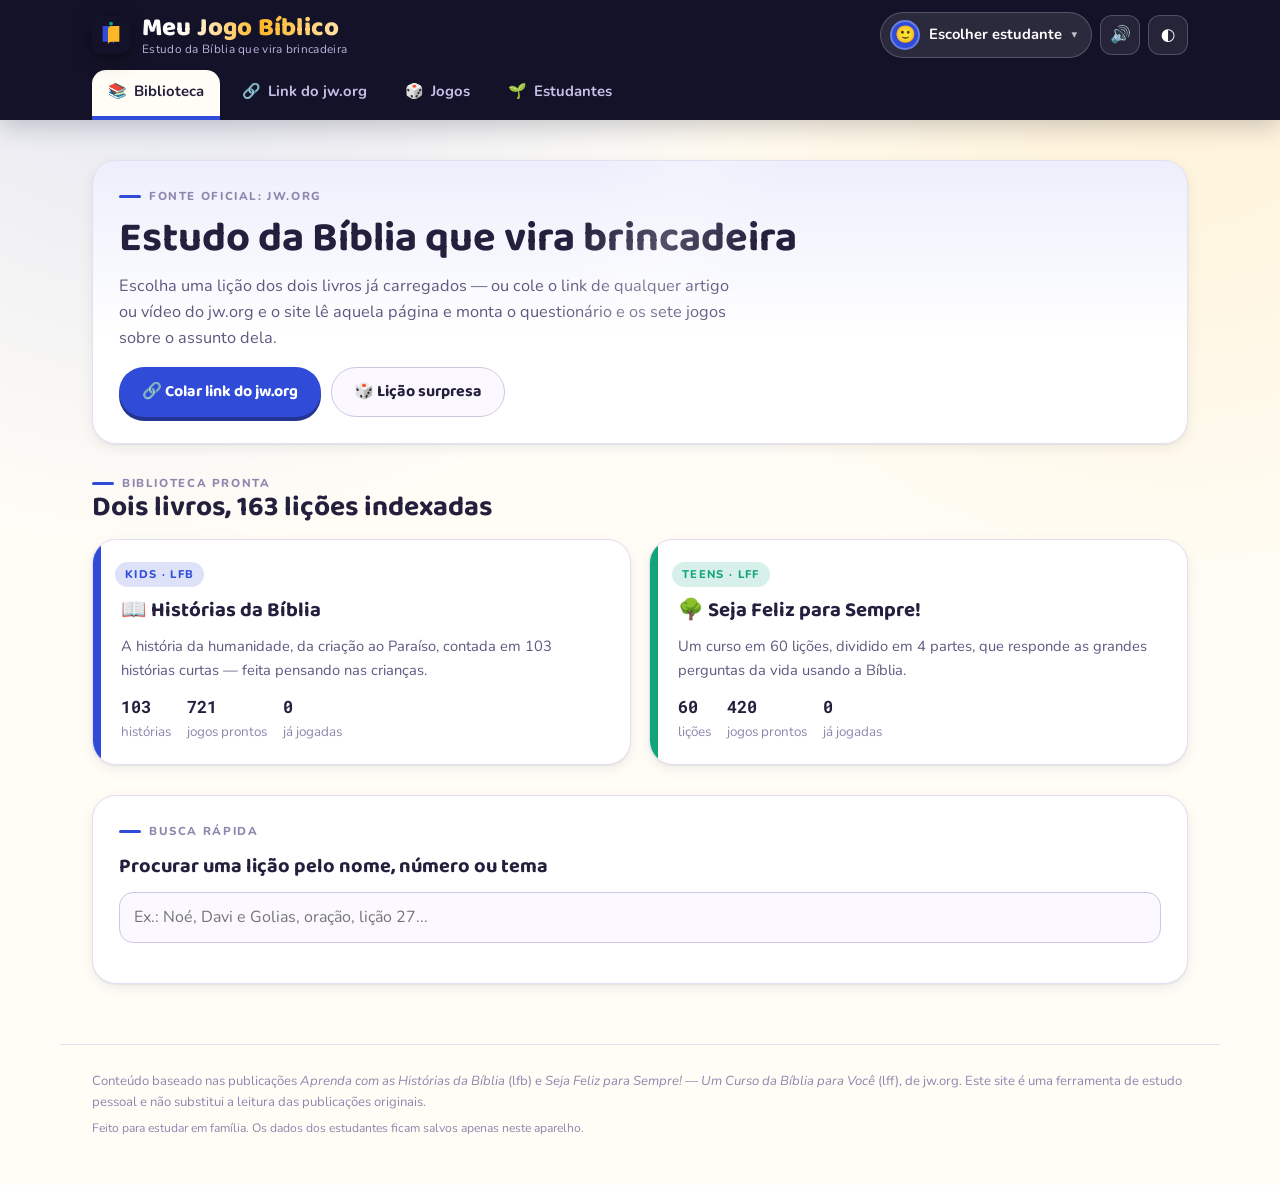
==== commit 0d382703: "Add files via upload" ====
--- a/index.html
+++ b/index.html
@@ -1,92 +1,97 @@
-<!DOCTYPE html>
-<html lang="pt-BR">
-<head>
-<meta charset="utf-8">
-<meta name="viewport" content="width=device-width, initial-scale=1, viewport-fit=cover">
-<title>Meu Jogo Bíblico</title>
-<meta name="description" content="Questionários e jogos bíblicos para crianças e adolescentes, gerados a partir das publicações oficiais do jw.org.">
-<meta name="theme-color" content="#131228">
-<link rel="preconnect" href="https://fonts.googleapis.com">
-<link rel="preconnect" href="https://fonts.gstatic.com" crossorigin>
-<link rel="stylesheet" href="https://fonts.googleapis.com/css2?family=Baloo+2:wght@500;600;700;800&family=Nunito:ital,wght@0,400;0,600;0,700;0,800;1,400&family=Roboto+Mono:wght@500;700&display=swap">
-<link rel="stylesheet" href="assets/css/app.css?v=2">
-<link rel="icon" href="data:image/svg+xml,%3Csvg xmlns='http://www.w3.org/2000/svg' viewBox='0 0 100 100'%3E%3Crect width='100' height='100' rx='22' fill='%23131228'/%3E%3Cpath d='M28 26h20c6 0 10 4 10 10v40c0-5-4-8-10-8H28z' fill='%232F4BD8'/%3E%3Cpath d='M72 26H52c-6 0-10 4-10 10v40c0-5 4-8 10-8h20z' fill='%23FFB627'/%3E%3C/svg%3E">
-</head>
-<body>
-
-<a class="skip-link" href="#conteudo">Pular para o conteúdo</a>
-
-<header class="topbar">
-  <div class="topbar__in">
-    <a class="brand" href="#/" aria-label="Meu Jogo Bíblico — início">
-      <span class="brand__glyph" aria-hidden="true">
-        <svg viewBox="0 0 100 100" width="38" height="38">
-          <rect width="100" height="100" rx="24" fill="var(--leading)"></rect>
-          <path d="M28 26h20c6 0 10 4 10 10v40c0-5-4-8-10-8H28z" fill="var(--accent)"></path>
-          <path d="M72 26H52c-6 0-10 4-10 10v40c0-5 4-8 10-8h20z" fill="var(--amber)"></path>
-          <circle cx="50" cy="20" r="5" fill="var(--emerald)"></circle>
-        </svg>
-      </span>
-      <span class="brand__text">
-        <strong>Meu Jogo Bíblico</strong>
-        <small>Estudo da Bíblia que vira brincadeira</small>
-      </span>
-    </a>
-
-    <div class="topbar__right">
-      <button class="chip chip--profile" id="btnProfile" type="button" aria-haspopup="dialog">
-        <span class="chip__emoji" id="profileEmoji" aria-hidden="true">🙂</span>
-        <span class="chip__label" id="profileName">Escolher estudante</span>
-        <span class="chip__caret" aria-hidden="true">▾</span>
-      </button>
-      <button class="icon-btn" id="btnTheme" type="button" title="Alternar claro/escuro" aria-label="Alternar tema claro ou escuro">
-        <span data-theme-icon>◐</span>
-      </button>
-    </div>
-  </div>
-
-  <nav class="tabs" aria-label="Seções do site">
-    <a class="tab" href="#/biblioteca" data-tab="biblioteca"><span aria-hidden="true">📚</span> Biblioteca</a>
-    <a class="tab" href="#/link" data-tab="link"><span aria-hidden="true">🔗</span> Link do jw.org</a>
-    <a class="tab" href="#/jogos" data-tab="jogos"><span aria-hidden="true">🎲</span> Jogos</a>
-    <a class="tab" href="#/estudantes" data-tab="estudantes"><span aria-hidden="true">🌱</span> Estudantes</a>
-  </nav>
-</header>
-
-<main id="conteudo" class="view" tabindex="-1"></main>
-
-<footer class="foot">
-  <p>Conteúdo baseado nas publicações <em>Aprenda com as Histórias da Bíblia</em> (lfb) e
-     <em>Seja Feliz para Sempre! — Um Curso da Bíblia para Você</em> (lff), de jw.org.
-     Este site é uma ferramenta de estudo pessoal e não substitui a leitura das publicações originais.</p>
-  <p class="foot__mini">Feito para estudar em família. Os dados dos estudantes ficam salvos apenas neste aparelho.</p>
-</footer>
-
-<div class="toast-stack" id="toasts" aria-live="polite" aria-atomic="false"></div>
-
-<div class="modal" id="modal" hidden>
-  <div class="modal__scrim" data-close></div>
-  <div class="modal__box" role="dialog" aria-modal="true" aria-labelledby="modalTitle">
-    <div class="modal__head">
-      <h2 id="modalTitle">Título</h2>
-      <button class="icon-btn" type="button" data-close aria-label="Fechar">✕</button>
-    </div>
-    <div class="modal__body" id="modalBody"></div>
-  </div>
-</div>
-
-<script src="assets/js/core.js?v=2"></script>
-<script src="assets/js/catalog.js?v=2"></script>
-<script src="assets/js/gerador.js?v=2"></script>
-<script src="assets/js/data/lfb-a.js?v=2"></script>
-<script src="assets/js/data/lfb-b.js?v=2"></script>
-<script src="assets/js/data/lfb-c.js?v=2"></script>
-<script src="assets/js/data/lfb-d.js?v=2"></script>
-<script src="assets/js/data/lff-a.js?v=2"></script>
-<script src="assets/js/data/lff-b.js?v=2"></script>
-<script src="assets/js/data/lff-c.js?v=2"></script>
-<script src="assets/js/data/lff-d.js?v=2"></script>
-<script src="assets/js/games.js?v=2"></script>
-<script src="assets/js/ui.js?v=2"></script>
-</body>
-</html>
+<!DOCTYPE html>
+<html lang="pt-BR">
+<head>
+<meta charset="utf-8">
+<meta name="viewport" content="width=device-width, initial-scale=1, viewport-fit=cover">
+<title>Meu Jogo Bíblico</title>
+<meta name="description" content="Questionários e jogos bíblicos para crianças e adolescentes, gerados a partir das publicações oficiais do jw.org.">
+<meta name="theme-color" content="#131228">
+<link rel="preconnect" href="https://fonts.googleapis.com">
+<link rel="preconnect" href="https://fonts.gstatic.com" crossorigin>
+<link rel="stylesheet" href="https://fonts.googleapis.com/css2?family=Baloo+2:wght@500;600;700;800&family=Nunito:ital,wght@0,400;0,600;0,700;0,800;1,400&family=Roboto+Mono:wght@500;700&display=swap">
+<link rel="stylesheet" href="assets/css/app.css?v=8">
+<link rel="icon" href="data:image/svg+xml,%3Csvg xmlns='http://www.w3.org/2000/svg' viewBox='0 0 100 100'%3E%3Crect width='100' height='100' rx='22' fill='%23131228'/%3E%3Cpath d='M28 26h20c6 0 10 4 10 10v40c0-5-4-8-10-8H28z' fill='%232F4BD8'/%3E%3Cpath d='M72 26H52c-6 0-10 4-10 10v40c0-5 4-8 10-8h20z' fill='%23FFB627'/%3E%3C/svg%3E">
+</head>
+<body>
+
+<a class="skip-link" href="#conteudo">Pular para o conteúdo</a>
+
+<header class="topbar">
+  <div class="topbar__in">
+    <a class="brand" href="#/" aria-label="Meu Jogo Bíblico — início">
+      <span class="brand__glyph" aria-hidden="true">
+        <svg viewBox="0 0 100 100" width="38" height="38">
+          <rect width="100" height="100" rx="24" fill="var(--leading)"></rect>
+          <path d="M28 26h20c6 0 10 4 10 10v40c0-5-4-8-10-8H28z" fill="var(--accent)"></path>
+          <path d="M72 26H52c-6 0-10 4-10 10v40c0-5 4-8 10-8h20z" fill="var(--amber)"></path>
+          <circle cx="50" cy="20" r="5" fill="var(--emerald)"></circle>
+        </svg>
+      </span>
+      <span class="brand__text">
+        <strong>Meu Jogo Bíblico</strong>
+        <small>Estudo da Bíblia que vira brincadeira</small>
+      </span>
+    </a>
+
+    <div class="topbar__right">
+      <button class="chip chip--profile" id="btnProfile" type="button" aria-haspopup="dialog">
+        <span class="chip__emoji" id="profileEmoji" aria-hidden="true">🙂</span>
+        <span class="chip__label" id="profileName">Escolher estudante</span>
+        <span class="chip__caret" aria-hidden="true">▾</span>
+      </button>
+      <button class="icon-btn" id="btnSom" type="button" aria-pressed="true"
+              title="Desligar os sons" aria-label="Ligar ou desligar os sons do site">
+        <span data-som-icon>🔊</span>
+      </button>
+      <button class="icon-btn" id="btnTheme" type="button" title="Alternar claro/escuro" aria-label="Alternar tema claro ou escuro">
+        <span data-theme-icon>◐</span>
+      </button>
+    </div>
+  </div>
+
+  <nav class="tabs" aria-label="Seções do site">
+    <a class="tab" href="#/biblioteca" data-tab="biblioteca"><span aria-hidden="true">📚</span> Biblioteca</a>
+    <a class="tab" href="#/link" data-tab="link"><span aria-hidden="true">🔗</span> Link do jw.org</a>
+    <a class="tab" href="#/jogos" data-tab="jogos"><span aria-hidden="true">🎲</span> Jogos</a>
+    <a class="tab" href="#/estudantes" data-tab="estudantes"><span aria-hidden="true">🌱</span> Estudantes</a>
+  </nav>
+</header>
+
+<main id="conteudo" class="view" tabindex="-1"></main>
+
+<footer class="foot">
+  <p>Conteúdo baseado nas publicações <em>Aprenda com as Histórias da Bíblia</em> (lfb) e
+     <em>Seja Feliz para Sempre! — Um Curso da Bíblia para Você</em> (lff), de jw.org.
+     Este site é uma ferramenta de estudo pessoal e não substitui a leitura das publicações originais.</p>
+  <p class="foot__mini">Feito para estudar em família. Os dados dos estudantes ficam salvos apenas neste aparelho.</p>
+</footer>
+
+<div class="toast-stack" id="toasts" aria-live="polite" aria-atomic="false"></div>
+
+<div class="modal" id="modal" hidden>
+  <div class="modal__scrim" data-close></div>
+  <div class="modal__box" role="dialog" aria-modal="true" aria-labelledby="modalTitle">
+    <div class="modal__head">
+      <h2 id="modalTitle">Título</h2>
+      <button class="icon-btn" type="button" data-close aria-label="Fechar">✕</button>
+    </div>
+    <div class="modal__body" id="modalBody"></div>
+  </div>
+</div>
+
+<script src="assets/js/core.js?v=8"></script>
+<script src="assets/js/audio.js?v=8"></script>
+<script src="assets/js/catalog.js?v=8"></script>
+<script src="assets/js/gerador.js?v=8"></script>
+<script src="assets/js/data/lfb-a.js?v=8"></script>
+<script src="assets/js/data/lfb-b.js?v=8"></script>
+<script src="assets/js/data/lfb-c.js?v=8"></script>
+<script src="assets/js/data/lfb-d.js?v=8"></script>
+<script src="assets/js/data/lff-a.js?v=8"></script>
+<script src="assets/js/data/lff-b.js?v=8"></script>
+<script src="assets/js/data/lff-c.js?v=8"></script>
+<script src="assets/js/data/lff-d.js?v=8"></script>
+<script src="assets/js/games.js?v=8"></script>
+<script src="assets/js/ui.js?v=8"></script>
+</body>
+</html>
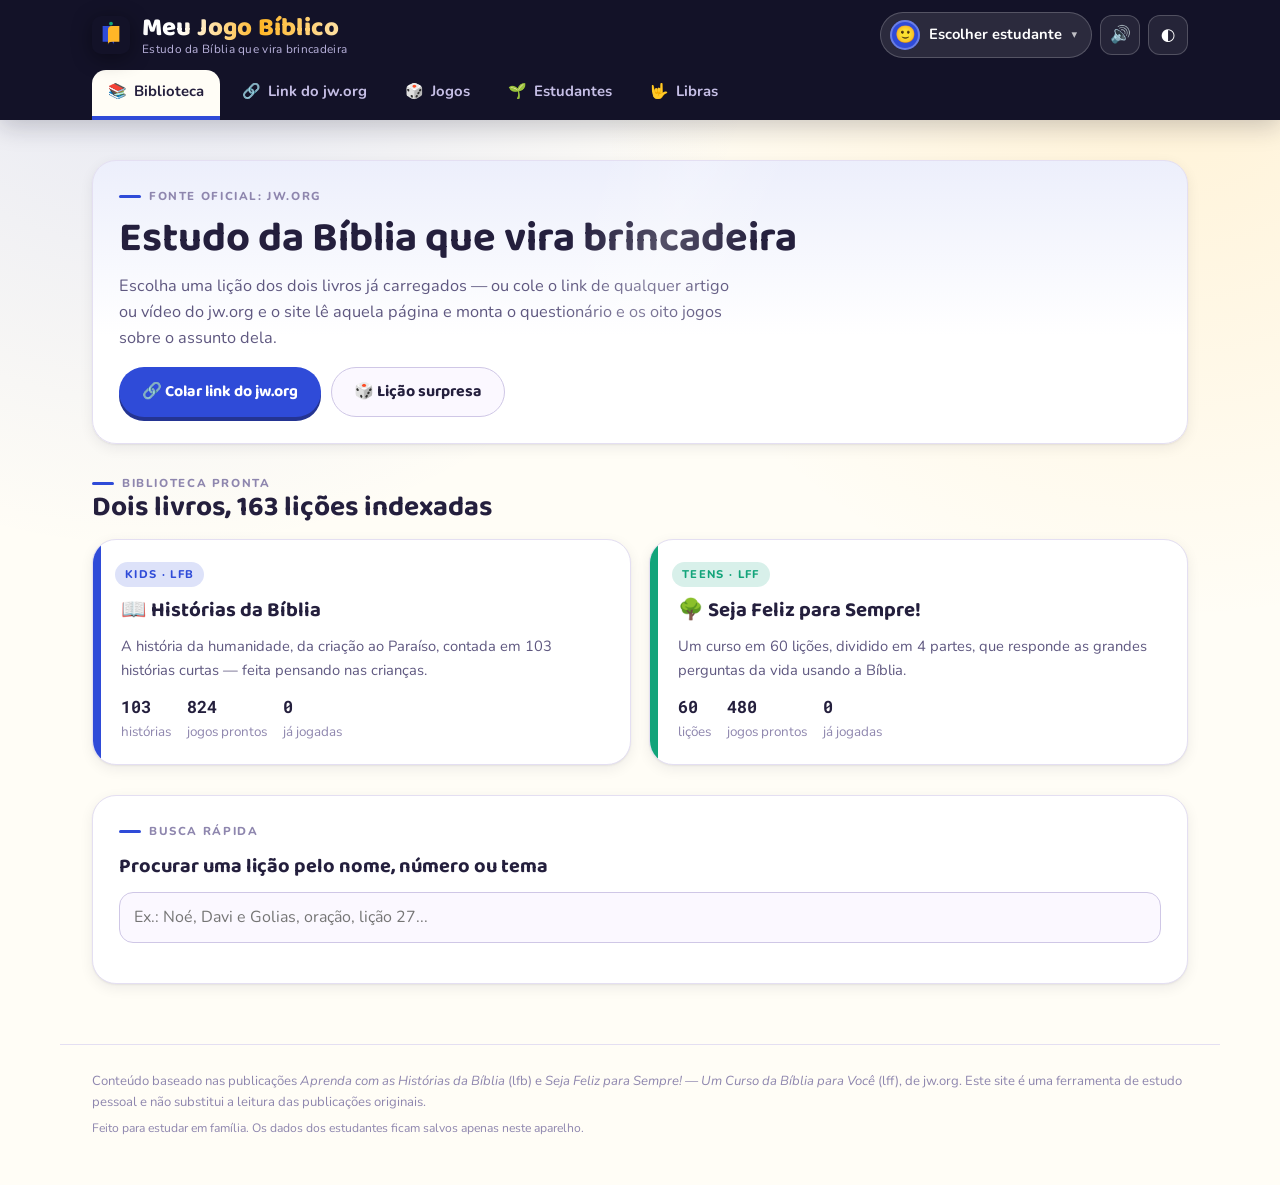
==== commit 596af3ec: "Adiciona módulo Libras Bíblico (trilhas, quiz, arrastar e brochura em vídeo) Co-Authored-By: Claude " ====
--- a/index.html
+++ b/index.html
@@ -54,6 +54,7 @@
     <a class="tab" href="#/link" data-tab="link"><span aria-hidden="true">🔗</span> Link do jw.org</a>
     <a class="tab" href="#/jogos" data-tab="jogos"><span aria-hidden="true">🎲</span> Jogos</a>
     <a class="tab" href="#/estudantes" data-tab="estudantes"><span aria-hidden="true">🌱</span> Estudantes</a>
+    <a class="tab" href="libras.html"><span aria-hidden="true">🤟</span> Libras</a>
   </nav>
 </header>
 
--- a/assets/css/app.css
+++ b/assets/css/app.css
@@ -693,3 +693,251 @@
   .hang__ltr{width:30px;height:40px;font-size:1.25rem}
   .key{width:34px;height:40px}
 }
+
+
+/* ===========================================================
+   Jogo de Tabuleiro
+   =========================================================== */
+
+/* ---------- escolha dos jogadores ---------- */
+.tab-setup .row .btn.is-on{
+  background:var(--accent);color:var(--on-accent);border-color:transparent;
+}
+.tab-fichas{
+  display:grid;gap:14px;margin-top:4px;
+  grid-template-columns:repeat(auto-fit,minmax(248px,1fr));
+}
+.tab-ficha{
+  display:flex;flex-direction:column;gap:10px;
+  padding:16px;border-radius:var(--r-lg);
+  background:var(--panel-2);border:2px solid var(--line);
+  border-left:7px solid var(--pc);
+}
+.tab-ficha__topo{display:flex;align-items:center;gap:10px}
+.tab-pinos{display:flex;gap:7px;flex-wrap:wrap}
+.tab-pino{
+  width:42px;height:42px;border-radius:13px;font-size:1.3rem;cursor:pointer;
+  background:var(--panel);border:2px solid var(--line);transition:transform .14s ease;
+}
+.tab-pino:hover{transform:scale(1.1)}
+.tab-pino.is-on{border-color:var(--pc);background:var(--accent-soft);transform:scale(1.12)}
+
+/* ---------- placar ---------- */
+.tab-placar{display:flex;gap:10px;flex-wrap:wrap;margin:14px 0}
+.tab-jog{
+  display:flex;align-items:center;gap:9px;padding:8px 14px 8px 9px;
+  border-radius:999px;background:var(--panel);border:2px solid var(--line);
+  transition:transform .16s ease,border-color .16s ease;
+}
+.tab-jog.is-vez{border-color:var(--pc);transform:translateY(-2px);box-shadow:var(--shadow-1)}
+.tab-jog__txt{display:flex;flex-direction:column;line-height:1.15}
+.tab-jog__txt b{font-size:.95rem}
+.tab-jog__txt small{color:var(--ink-3);font-size:.76rem}
+
+/* ---------- o pino ---------- */
+.pino{
+  display:grid;place-items:center;width:28px;height:28px;border-radius:50%;
+  background:var(--pc);font-size:.95rem;line-height:1;flex:none;
+  border:2px solid rgba(255,255,255,.9);
+  box-shadow:0 2px 0 rgba(10,20,60,.35);
+}
+.pino.is-vez{animation:pulaPino .9s ease-in-out infinite}
+.pino--grande{width:44px;height:44px;font-size:1.5rem}
+@keyframes pulaPino{
+  0%,100%{transform:translateY(0)}
+  50%{transform:translateY(-5px)}
+}
+@media (prefers-reduced-motion:reduce){.pino.is-vez{animation:none}}
+
+/* pino que pode ser arrastado */
+.pino.is-pegavel{
+  cursor:grab;touch-action:none;
+  box-shadow:0 0 0 3px rgba(255,255,255,.7),0 2px 0 rgba(10,20,60,.35);
+}
+.pino.is-pegavel:active{cursor:grabbing}
+.pino.is-levando{opacity:.3}
+.pino--fantasma{
+  position:fixed;z-index:120;pointer-events:none;animation:none;
+  width:46px;height:46px;font-size:1.5rem;margin:-23px 0 0 -23px;
+  box-shadow:0 10px 18px rgba(10,20,60,.45);
+}
+
+/* ---------- o cenário ---------- */
+.tab-cena{
+  --ceu-1:#3463CE;
+  --ceu-2:#16358C;
+  --pilula:#FFFFFF;
+  --tinta:#17347A;
+  position:relative;isolation:isolate;overflow:hidden;
+  border-radius:var(--r-lg);
+  padding:clamp(12px,2.4vw,26px);
+  background:linear-gradient(180deg,var(--ceu-1),var(--ceu-2));
+  border:3px solid #0E2563;
+  box-shadow:var(--shadow-2);
+}
+.tab-ceu{
+  position:absolute;inset:0;z-index:-2;opacity:.9;
+  background:
+    radial-gradient(2px 2px at 12% 18%,#fff,transparent 60%),
+    radial-gradient(2px 2px at 78% 9%,#fff,transparent 60%),
+    radial-gradient(1.6px 1.6px at 34% 44%,#cfe2ff,transparent 60%),
+    radial-gradient(2px 2px at 61% 72%,#fff,transparent 60%),
+    radial-gradient(1.6px 1.6px at 90% 54%,#cfe2ff,transparent 60%),
+    radial-gradient(2px 2px at 22% 86%,#fff,transparent 60%),
+    radial-gradient(1.6px 1.6px at 46% 12%,#fff,transparent 60%),
+    radial-gradient(1.6px 1.6px at 6% 62%,#cfe2ff,transparent 60%),
+    radial-gradient(1200px 520px at 20% 110%,rgba(43,98,206,.75),transparent 70%);
+}
+.tab-morros{
+  position:absolute;left:0;right:0;bottom:0;z-index:-1;
+  width:100%;height:clamp(60px,12%,130px);
+}
+
+/* ---------- o caminho ---------- */
+.tab-board{
+  position:relative;z-index:1;
+  display:grid;gap:clamp(5px,1.1vw,10px);
+  grid-template-columns:repeat(var(--cols,6),minmax(0,1fr));
+}
+.tab-board.is-arrastando{cursor:grabbing}
+
+.casa{
+  position:relative;aspect-ratio:1;min-width:0;
+  display:flex;flex-direction:column;align-items:center;justify-content:center;gap:1px;
+  border-radius:clamp(9px,1.8vw,15px);padding:4px 3px;
+  background:var(--pilula);
+  border:3px solid rgba(23,52,122,.12);
+  box-shadow:0 3px 0 rgba(10,25,70,.3);
+  transition:transform .16s ease,box-shadow .16s ease,border-color .16s ease;
+}
+.casa__n{
+  font-family:var(--ff-display);font-weight:800;
+  font-size:clamp(11px,calc(var(--casa,80px) * .19),26px);line-height:1;color:var(--tinta);
+}
+.casa__ico{font-size:clamp(10px,calc(var(--casa,80px) * .16),22px);line-height:1}
+.casa__rot{
+  font-family:var(--ff-body);font-weight:800;text-transform:uppercase;
+  font-size:clamp(7.5px,calc(var(--casa,80px) * .105),15px);letter-spacing:.03em;line-height:1.12;
+  text-align:center;color:var(--cc);max-width:100%;
+}
+.casa__marco{
+  font-family:var(--ff-display);font-weight:800;letter-spacing:.04em;
+  font-size:clamp(9px,calc(var(--casa,80px) * .125),17px);color:var(--tinta);
+}
+.casa--acao{border-color:var(--cc);background:color-mix(in srgb,var(--cc) 10%,#fff)}
+.casa--inicio{background:#D8F5E0;border-color:#2E9E6B}
+.casa--inicio .casa__marco{color:#1B6B46}
+.casa--chegada{background:#FFF0C8;border-color:#E8A600}
+.casa--chegada .casa__marco{color:#8A5A00}
+
+.casa__pinos{
+  display:flex;gap:2px;flex-wrap:wrap;justify-content:center;
+  min-height:0;margin-top:1px;
+}
+.casa__pinos .pino{
+  width:clamp(15px,calc(var(--casa,80px) * .24),34px);
+  height:clamp(15px,calc(var(--casa,80px) * .24),34px);
+  font-size:clamp(.5rem,calc(var(--casa,80px) * .13),1.1rem);border-width:1.5px;
+}
+
+.casa.is-atual{
+  border-color:#FFC93C;
+  box-shadow:0 0 0 3px rgba(255,201,60,.45),0 3px 0 rgba(10,25,70,.3);
+}
+.casa.is-alvo{cursor:pointer;border-color:#FFC93C;animation:chamaCasa 1.1s ease-in-out infinite}
+.casa.is-perto{transform:scale(1.14);border-color:#2E9E6B;box-shadow:0 0 0 5px rgba(46,158,107,.5)}
+.casa.is-chamando{animation:tremeCasa .4s ease 2}
+.casa.is-chegou{animation:popIn .4s ease}
+@keyframes chamaCasa{
+  0%,100%{box-shadow:0 0 0 0 rgba(255,201,60,.9),0 3px 0 rgba(10,25,70,.3)}
+  50%{box-shadow:0 0 0 8px rgba(255,201,60,0),0 3px 0 rgba(10,25,70,.3)}
+}
+@keyframes tremeCasa{
+  0%,100%{transform:translateX(0)}
+  25%{transform:translateX(-5px)}
+  75%{transform:translateX(5px)}
+}
+@media (prefers-reduced-motion:reduce){
+  .casa.is-alvo,.casa.is-chamando,.casa.is-chegou{animation:none}
+  .casa.is-alvo{box-shadow:0 0 0 5px rgba(255,201,60,.8)}
+}
+
+/* ---------- enfeites do céu ---------- */
+/* o enfeite não pode esticar a linha: fica preso ao tamanho da casa */
+.tab-enfeite{position:relative;pointer-events:none;min-width:0;min-height:0}
+.tab-enfeite svg{
+  position:absolute;inset:0;width:100%;height:100%;
+  filter:drop-shadow(0 3px 7px rgba(6,18,55,.4));
+}
+
+/* ---------- o dado e a vez ---------- */
+.tab-acao{margin-top:16px}
+.tab-turno{text-align:center;display:flex;flex-direction:column;align-items:center;gap:10px}
+.tab-turno__quem{font-family:var(--ff-display);font-size:1.15rem;font-weight:700}
+.tab-dica{font-size:.85rem}
+
+.dado{
+  width:92px;height:92px;border-radius:20px;cursor:pointer;padding:12px;
+  background:linear-gradient(150deg,var(--panel),var(--panel-2));
+  border:3px solid var(--line-strong);
+  box-shadow:0 6px 0 var(--line-strong),var(--shadow-1);
+  transition:transform .12s ease,box-shadow .12s ease;
+}
+.dado:hover:not(:disabled){transform:translateY(-3px);box-shadow:0 9px 0 var(--line-strong),var(--shadow-2)}
+.dado:active:not(:disabled){transform:translateY(3px);box-shadow:0 3px 0 var(--line-strong)}
+.dado:disabled{cursor:default;opacity:.95}
+.dado.is-rolando{animation:chacoalha .22s linear infinite}
+@keyframes chacoalha{
+  0%{transform:rotate(-7deg) translateY(0)}
+  25%{transform:rotate(6deg) translateY(-4px)}
+  50%{transform:rotate(-5deg) translateY(0)}
+  75%{transform:rotate(7deg) translateY(-3px)}
+  100%{transform:rotate(-7deg) translateY(0)}
+}
+@media (prefers-reduced-motion:reduce){.dado.is-rolando{animation:none}}
+.dado__face{display:grid;grid-template-columns:repeat(3,1fr);gap:5px;width:100%;height:100%}
+.dado__face i{border-radius:50%;background:transparent}
+.dado__face i.on{background:var(--accent);box-shadow:inset 0 -2px 0 rgba(19,18,40,.22)}
+
+/* ---------- pedido de arrastar ---------- */
+.tab-arraste{
+  display:flex;align-items:center;gap:14px;margin-top:12px;
+  padding:14px 18px;border-radius:var(--r-lg);
+  background:var(--warn-soft);border:2px dashed var(--warn);
+}
+.tab-arraste__dado{
+  flex:none;display:grid;place-items:center;width:46px;height:46px;
+  border-radius:14px;background:var(--warn);color:#fff;
+  font-family:var(--ff-display);font-size:1.5rem;font-weight:800;
+}
+.tab-arraste small{display:block;margin-top:4px;color:var(--ink-2);font-size:.82rem}
+
+/* ---------- recado da casa ---------- */
+.tab-recado{text-align:center;display:flex;flex-direction:column;align-items:center;gap:9px}
+.tab-recado__ico{font-size:2.6rem;line-height:1}
+.tab-recado h3{font-family:var(--ff-display);font-size:1.3rem}
+.tab-recado--bom{border-color:var(--ok);background:var(--ok-soft)}
+.tab-recado--ruim{border-color:var(--bad);background:var(--bad-soft)}
+.tab-recado--neutro{border-color:var(--line-strong)}
+.tab-recado .btn{max-width:360px}
+.tab-dica-palavra{
+  display:inline-block;margin-top:7px;font-weight:600;font-size:.95rem;
+  color:var(--ink-2);font-style:italic;
+}
+
+/* ---------- fim de jogo ---------- */
+.tab-final{display:flex;flex-direction:column;gap:8px;margin:14px 0;text-align:left}
+.tab-final__linha{
+  display:flex;align-items:center;gap:10px;padding:9px 13px;
+  border-radius:var(--r-md);background:var(--panel-2);
+  border:2px solid var(--line);border-left:6px solid var(--pc);
+}
+.tab-final__linha b{display:block;font-size:.98rem}
+.tab-final__linha small{color:var(--ink-3);font-size:.8rem}
+
+@media (max-width:560px){
+  .dado{width:80px;height:80px;border-radius:17px;padding:10px}
+  .tab-jog{padding:6px 11px 6px 7px}
+  .tab-jog__txt b{font-size:.86rem}
+  .tab-arraste{flex-direction:column;text-align:center;gap:9px}
+}
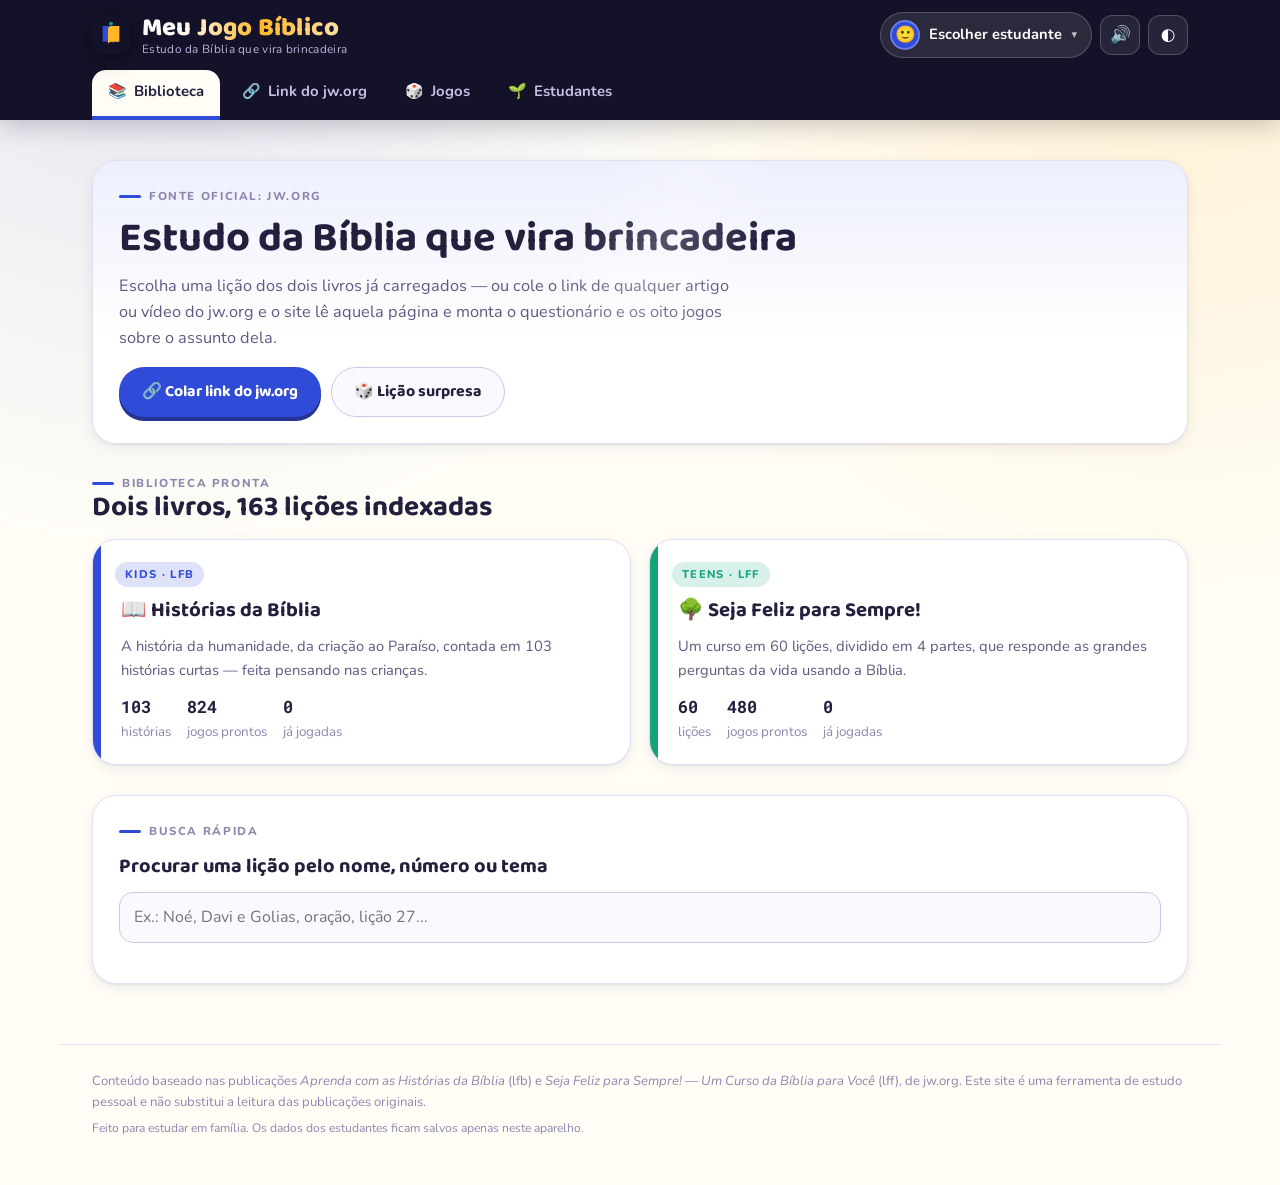
==== commit fae489fc: "Tabuleiro cabe na tela e remove o módulo Libras - Jogo de tabuleiro: tabuleiro de um lado e dado, pl" ====
--- a/index.html
+++ b/index.html
@@ -9,7 +9,7 @@
 <link rel="preconnect" href="https://fonts.googleapis.com">
 <link rel="preconnect" href="https://fonts.gstatic.com" crossorigin>
 <link rel="stylesheet" href="https://fonts.googleapis.com/css2?family=Baloo+2:wght@500;600;700;800&family=Nunito:ital,wght@0,400;0,600;0,700;0,800;1,400&family=Roboto+Mono:wght@500;700&display=swap">
-<link rel="stylesheet" href="assets/css/app.css?v=8">
+<link rel="stylesheet" href="assets/css/app.css?v=12">
 <link rel="icon" href="data:image/svg+xml,%3Csvg xmlns='http://www.w3.org/2000/svg' viewBox='0 0 100 100'%3E%3Crect width='100' height='100' rx='22' fill='%23131228'/%3E%3Cpath d='M28 26h20c6 0 10 4 10 10v40c0-5-4-8-10-8H28z' fill='%232F4BD8'/%3E%3Cpath d='M72 26H52c-6 0-10 4-10 10v40c0-5 4-8 10-8h20z' fill='%23FFB627'/%3E%3C/svg%3E">
 </head>
 <body>
@@ -54,7 +54,6 @@
     <a class="tab" href="#/link" data-tab="link"><span aria-hidden="true">🔗</span> Link do jw.org</a>
     <a class="tab" href="#/jogos" data-tab="jogos"><span aria-hidden="true">🎲</span> Jogos</a>
     <a class="tab" href="#/estudantes" data-tab="estudantes"><span aria-hidden="true">🌱</span> Estudantes</a>
-    <a class="tab" href="libras.html"><span aria-hidden="true">🤟</span> Libras</a>
   </nav>
 </header>
 
@@ -80,19 +79,19 @@
   </div>
 </div>
 
-<script src="assets/js/core.js?v=8"></script>
-<script src="assets/js/audio.js?v=8"></script>
-<script src="assets/js/catalog.js?v=8"></script>
-<script src="assets/js/gerador.js?v=8"></script>
-<script src="assets/js/data/lfb-a.js?v=8"></script>
-<script src="assets/js/data/lfb-b.js?v=8"></script>
-<script src="assets/js/data/lfb-c.js?v=8"></script>
-<script src="assets/js/data/lfb-d.js?v=8"></script>
-<script src="assets/js/data/lff-a.js?v=8"></script>
-<script src="assets/js/data/lff-b.js?v=8"></script>
-<script src="assets/js/data/lff-c.js?v=8"></script>
-<script src="assets/js/data/lff-d.js?v=8"></script>
-<script src="assets/js/games.js?v=8"></script>
-<script src="assets/js/ui.js?v=8"></script>
+<script src="assets/js/core.js?v=12"></script>
+<script src="assets/js/audio.js?v=12"></script>
+<script src="assets/js/catalog.js?v=12"></script>
+<script src="assets/js/gerador.js?v=12"></script>
+<script src="assets/js/data/lfb-a.js?v=12"></script>
+<script src="assets/js/data/lfb-b.js?v=12"></script>
+<script src="assets/js/data/lfb-c.js?v=12"></script>
+<script src="assets/js/data/lfb-d.js?v=12"></script>
+<script src="assets/js/data/lff-a.js?v=12"></script>
+<script src="assets/js/data/lff-b.js?v=12"></script>
+<script src="assets/js/data/lff-c.js?v=12"></script>
+<script src="assets/js/data/lff-d.js?v=12"></script>
+<script src="assets/js/games.js?v=12"></script>
+<script src="assets/js/ui.js?v=12"></script>
 </body>
 </html>
--- a/assets/css/app.css
+++ b/assets/css/app.css
@@ -723,15 +723,16 @@
 .tab-pino.is-on{border-color:var(--pc);background:var(--accent-soft);transform:scale(1.12)}
 
 /* ---------- placar ---------- */
-.tab-placar{display:flex;gap:10px;flex-wrap:wrap;margin:14px 0}
+.tab-placar{display:grid;grid-template-columns:repeat(2,minmax(0,1fr));gap:8px;flex:none}
 .tab-jog{
-  display:flex;align-items:center;gap:9px;padding:8px 14px 8px 9px;
+  display:flex;align-items:center;gap:8px;padding:6px 10px 6px 7px;min-width:0;
   border-radius:999px;background:var(--panel);border:2px solid var(--line);
   transition:transform .16s ease,border-color .16s ease;
 }
 .tab-jog.is-vez{border-color:var(--pc);transform:translateY(-2px);box-shadow:var(--shadow-1)}
 .tab-jog__txt{display:flex;flex-direction:column;line-height:1.15}
-.tab-jog__txt b{font-size:.95rem}
+.tab-jog__txt{min-width:0}
+.tab-jog__txt b{font-size:.88rem;white-space:nowrap;overflow:hidden;text-overflow:ellipsis}
 .tab-jog__txt small{color:var(--ink-3);font-size:.76rem}
 
 /* ---------- o pino ---------- */
@@ -761,6 +762,18 @@
   width:46px;height:46px;font-size:1.5rem;margin:-23px 0 0 -23px;
   box-shadow:0 10px 18px rgba(10,20,60,.45);
 }
+
+/* ---------- o palco: tabuleiro de um lado, dado e perguntas do outro ---------- */
+.tab-palco{
+  display:grid;gap:14px;min-height:0;
+  grid-template-columns:minmax(0,1fr) clamp(300px,31%,380px);
+}
+.tab-lado{
+  display:flex;flex-direction:column;gap:10px;min-height:0;min-width:0;
+  overflow-y:auto;overscroll-behavior:contain;padding-right:2px;
+}
+.tab-lado > *{flex:none}
+.tab-lado.lado--pergunta .tab-placar{display:none}
 
 /* ---------- o cenário ---------- */
 .tab-cena{
@@ -769,8 +782,9 @@
   --pilula:#FFFFFF;
   --tinta:#17347A;
   position:relative;isolation:isolate;overflow:hidden;
+  display:grid;place-items:center;min-height:0;min-width:0;
   border-radius:var(--r-lg);
-  padding:clamp(12px,2.4vw,26px);
+  padding:14px;
   background:linear-gradient(180deg,var(--ceu-1),var(--ceu-2));
   border:3px solid #0E2563;
   box-shadow:var(--shadow-2);
@@ -796,15 +810,15 @@
 /* ---------- o caminho ---------- */
 .tab-board{
   position:relative;z-index:1;
-  display:grid;gap:clamp(5px,1.1vw,10px);
-  grid-template-columns:repeat(var(--cols,6),minmax(0,1fr));
+  display:grid;gap:var(--gap,6px);justify-content:center;align-content:center;
 }
 .tab-board.is-arrastando{cursor:grabbing}
 
 .casa{
-  position:relative;aspect-ratio:1;min-width:0;
+  position:relative;min-width:0;min-height:0;
   display:flex;flex-direction:column;align-items:center;justify-content:center;gap:1px;
-  border-radius:clamp(9px,1.8vw,15px);padding:4px 3px;
+  border-radius:clamp(7px,calc(var(--casa,80px) * .16),15px);padding:2px;
+  overflow:hidden;
   background:var(--pilula);
   border:3px solid rgba(23,52,122,.12);
   box-shadow:0 3px 0 rgba(10,25,70,.3);
@@ -871,13 +885,21 @@
 }
 
 /* ---------- o dado e a vez ---------- */
-.tab-acao{margin-top:16px}
-.tab-turno{text-align:center;display:flex;flex-direction:column;align-items:center;gap:10px}
-.tab-turno__quem{font-family:var(--ff-display);font-size:1.15rem;font-weight:700}
-.tab-dica{font-size:.85rem}
+.tab-acao{display:flex;flex-direction:column;gap:10px}
+.tab-acao > .panel,.tab-acao > .qcard{padding:14px 16px}
+.tab-turno{text-align:center;display:flex;flex-direction:column;align-items:center;gap:8px}
+.tab-turno__quem{font-family:var(--ff-display);font-size:1.05rem;font-weight:700}
+.tab-dica{font-size:.8rem}
+.tab-acao .qcard__q{font-size:1.02rem}
+.tab-acao .options{gap:7px}
+.tab-acao .option{padding:7px 11px;min-height:0}
+.tab-acao .qcard__n{margin-bottom:2px}
+.tab-acao .qcard{gap:10px}
+.tab-acao .tf-btn{padding:12px 10px}
+.tab-acao .feedback{padding:10px 12px;font-size:.92rem}
 
 .dado{
-  width:92px;height:92px;border-radius:20px;cursor:pointer;padding:12px;
+  width:76px;height:76px;border-radius:17px;cursor:pointer;padding:10px;
   background:linear-gradient(150deg,var(--panel),var(--panel-2));
   border:3px solid var(--line-strong);
   box-shadow:0 6px 0 var(--line-strong),var(--shadow-1);
@@ -901,8 +923,8 @@
 
 /* ---------- pedido de arrastar ---------- */
 .tab-arraste{
-  display:flex;align-items:center;gap:14px;margin-top:12px;
-  padding:14px 18px;border-radius:var(--r-lg);
+  display:flex;align-items:center;gap:12px;
+  padding:10px 14px;border-radius:var(--r-lg);
   background:var(--warn-soft);border:2px dashed var(--warn);
 }
 .tab-arraste__dado{
@@ -914,8 +936,8 @@
 
 /* ---------- recado da casa ---------- */
 .tab-recado{text-align:center;display:flex;flex-direction:column;align-items:center;gap:9px}
-.tab-recado__ico{font-size:2.6rem;line-height:1}
-.tab-recado h3{font-family:var(--ff-display);font-size:1.3rem}
+.tab-recado__ico{font-size:2rem;line-height:1}
+.tab-recado h3{font-family:var(--ff-display);font-size:1.12rem}
 .tab-recado--bom{border-color:var(--ok);background:var(--ok-soft)}
 .tab-recado--ruim{border-color:var(--bad);background:var(--bad-soft)}
 .tab-recado--neutro{border-color:var(--line-strong)}
@@ -935,9 +957,21 @@
 .tab-final__linha b{display:block;font-size:.98rem}
 .tab-final__linha small{color:var(--ink-3);font-size:.8rem}
 
+@media (max-width:860px){
+  .tab-palco{grid-template-columns:minmax(0,1fr);grid-template-rows:minmax(0,56fr) minmax(0,44fr);gap:8px}
+  .tab-placar{grid-template-columns:repeat(4,minmax(0,1fr))}
+  .tab-jog{padding:4px 6px;gap:5px}
+  .tab-jog__txt small{display:none}
+  .tab-jog .pino{width:22px;height:22px;font-size:.75rem}
+}
 @media (max-width:560px){
-  .dado{width:80px;height:80px;border-radius:17px;padding:10px}
-  .tab-jog{padding:6px 11px 6px 7px}
-  .tab-jog__txt b{font-size:.86rem}
-  .tab-arraste{flex-direction:column;text-align:center;gap:9px}
-}
+  .tab-cena{padding:8px}
+  .tab-turno{display:grid;grid-template-columns:auto 1fr;column-gap:12px;text-align:left;align-items:center}
+  .tab-turno .dado{grid-row:1 / span 3;grid-column:1}
+  .tab-turno > :not(.dado){grid-column:2}
+  .tab-turno .muted{font-size:.8rem}
+  .tab-acao > .panel,.tab-acao > .qcard{padding:10px 12px}
+  .dado{width:64px;height:64px;border-radius:14px;padding:8px}
+  .tab-arraste{gap:9px;font-size:.88rem}
+  .tab-arraste small{display:none}
+}
